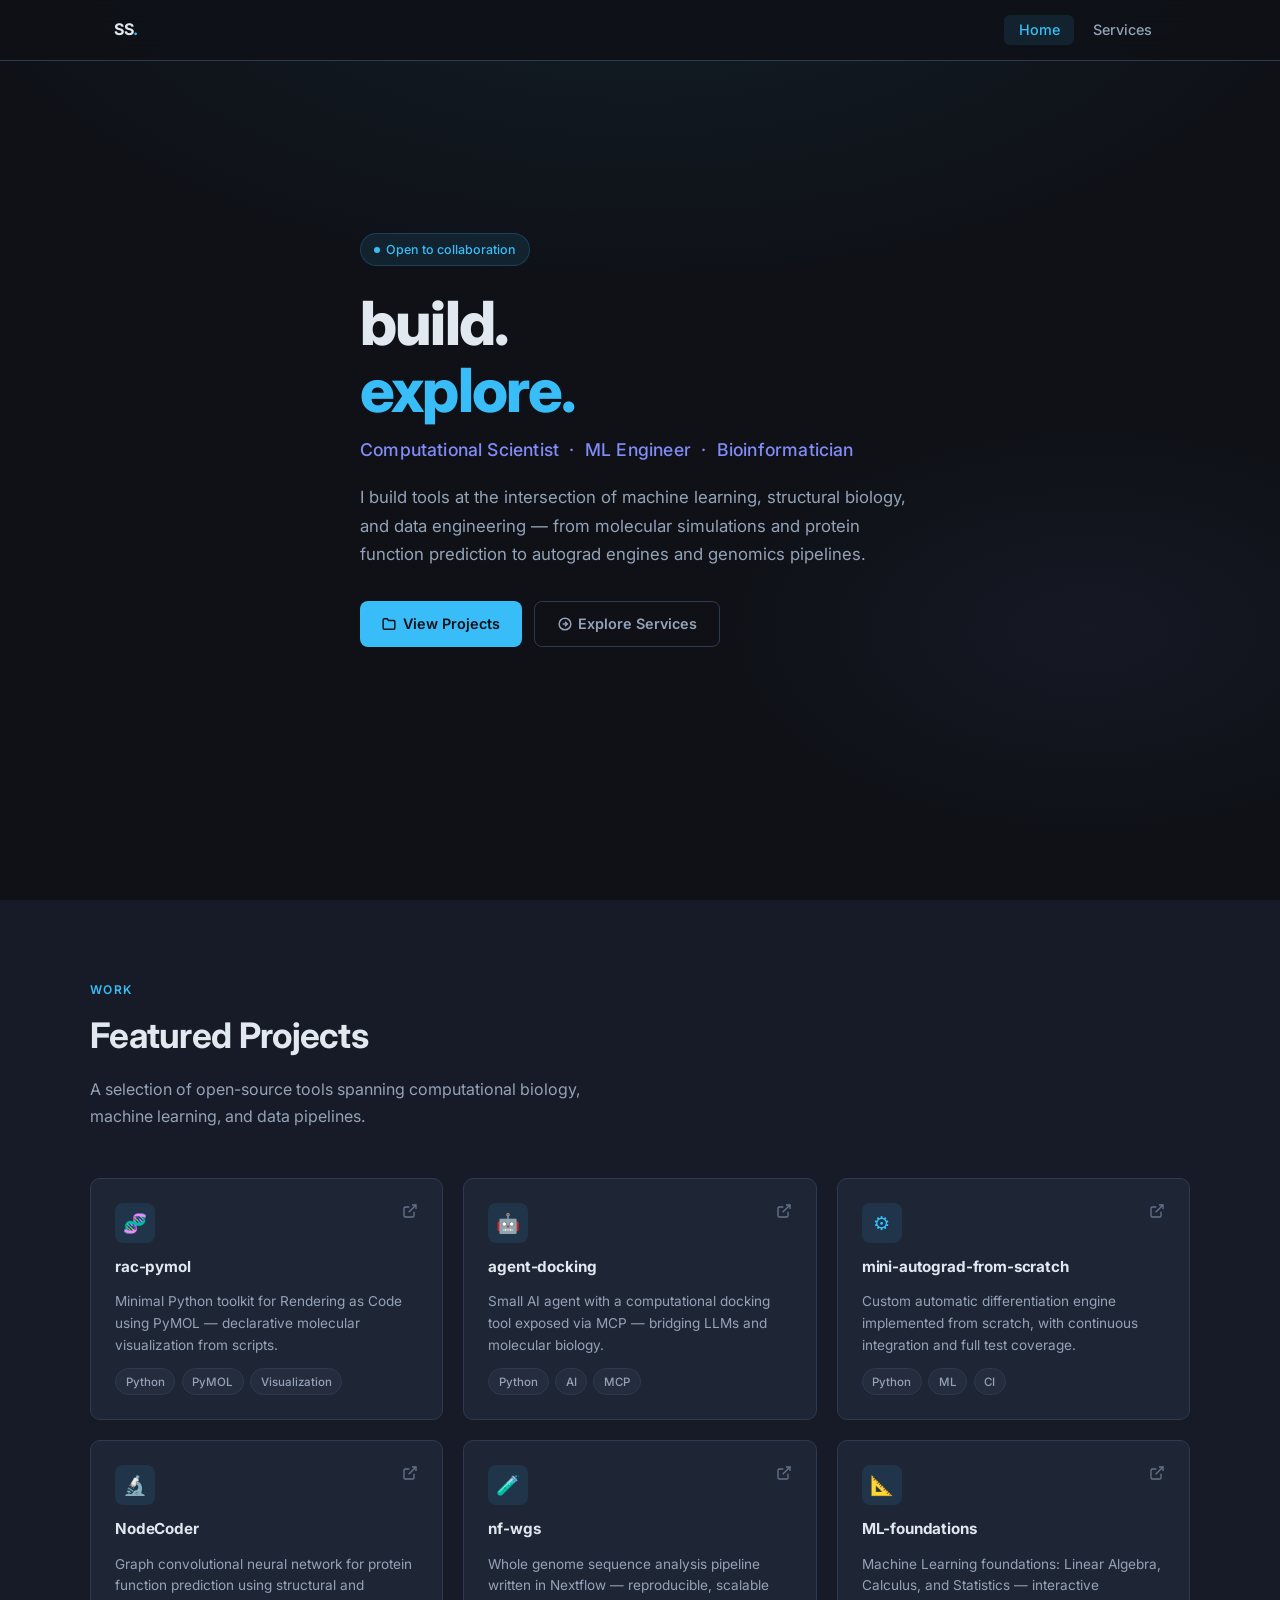
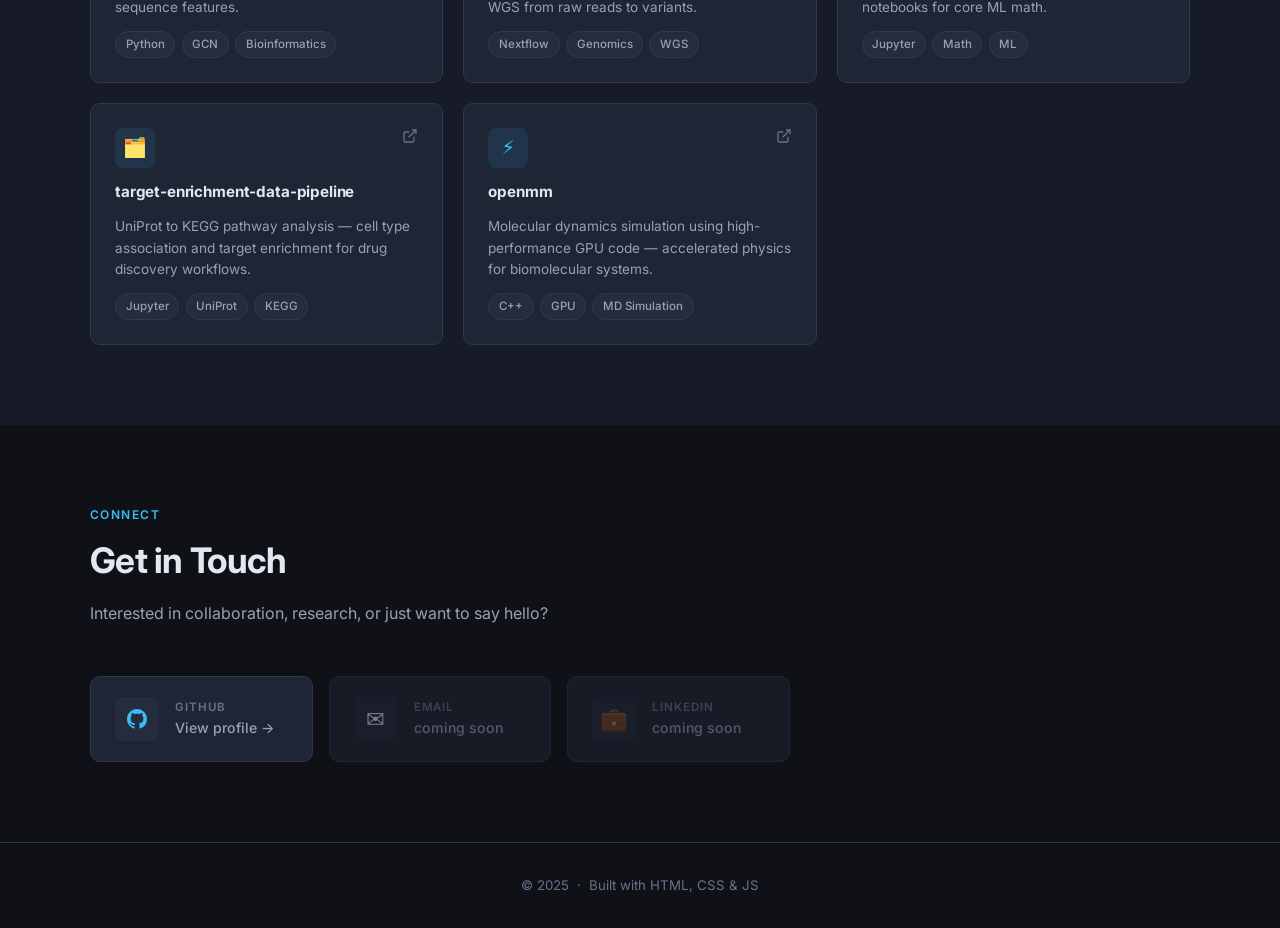
==== index.html @ 0a49446e "init" ====
<!DOCTYPE html>
<html lang="en">
<head>
  <meta charset="UTF-8" />
  <meta name="viewport" content="width=device-width, initial-scale=1.0" />
  <title>Portfolio</title>
  <link rel="preconnect" href="https://fonts.googleapis.com" />
  <link rel="preconnect" href="https://fonts.gstatic.com" crossorigin />
  <link href="https://fonts.googleapis.com/css2?family=Inter:wght@400;500;600;700;800&display=swap" rel="stylesheet" />
  <link rel="stylesheet" href="style.css" />
</head>
<body>

  <!-- Nav -->
  <nav>
    <div class="nav-inner">
      <a href="index.html" class="nav-logo">SS<span>.</span></a>
      <ul class="nav-links">
        <li><a href="index.html" class="active">Home</a></li>
        <li><a href="services.html">Services</a></li>
      </ul>
    </div>
  </nav>

  <!-- Hero -->
  <section class="hero">
    <div class="hero-inner">
      <div class="hero-badge">Open to collaboration</div>
      <h1>build.<br><span class="accent">explore.</span></h1>
      <p class="hero-title">Computational Scientist &nbsp;·&nbsp; ML Engineer &nbsp;·&nbsp; Bioinformatician</p>
      <p class="hero-bio">
        I build tools at the intersection of machine learning, structural biology, and data engineering —
        from molecular simulations and protein function prediction to autograd engines and genomics pipelines.
      </p>
      <div class="hero-actions">
        <a href="#projects" class="btn btn-primary">
          <svg width="14" height="14" viewBox="0 0 24 24" fill="none" stroke="currentColor" stroke-width="2.5"><path d="M22 19a2 2 0 0 1-2 2H4a2 2 0 0 1-2-2V5a2 2 0 0 1 2-2h5l2 3h9a2 2 0 0 1 2 2z"/></svg>
          View Projects
        </a>
        <a href="services.html" class="btn btn-outline">
          <svg width="14" height="14" viewBox="0 0 24 24" fill="none" stroke="currentColor" stroke-width="2.5"><circle cx="12" cy="12" r="10"/><polyline points="12 8 16 12 12 16"/><line x1="8" y1="12" x2="16" y2="12"/></svg>
          Explore Services
        </a>
      </div>
    </div>
  </section>

  <!-- Projects -->
  <section class="projects" id="projects">
    <div class="section-inner">
      <p class="section-label">Work</p>
      <h2 class="section-title">Featured Projects</h2>
      <p class="section-sub">A selection of open-source tools spanning computational biology, machine learning, and data pipelines.</p>

      <div class="projects-grid">

        <a href="https://github.com/ststevanovic/rac-pymol" target="_blank" rel="noopener" class="project-card">
          <div class="project-card-top">
            <div class="project-icon">🧬</div>
            <svg class="project-link-icon" width="16" height="16" viewBox="0 0 24 24" fill="none" stroke="currentColor" stroke-width="2"><path d="M18 13v6a2 2 0 0 1-2 2H5a2 2 0 0 1-2-2V8a2 2 0 0 1 2-2h6"/><polyline points="15 3 21 3 21 9"/><line x1="10" y1="14" x2="21" y2="3"/></svg>
          </div>
          <div class="project-name">rac-pymol</div>
          <div class="project-desc">Minimal Python toolkit for Rendering as Code using PyMOL — declarative molecular visualization from scripts.</div>
          <div class="project-tags">
            <span class="tag">Python</span>
            <span class="tag">PyMOL</span>
            <span class="tag">Visualization</span>
          </div>
        </a>

        <a href="https://github.com/ststevanovic/agent-docking" target="_blank" rel="noopener" class="project-card">
          <div class="project-card-top">
            <div class="project-icon">🤖</div>
            <svg class="project-link-icon" width="16" height="16" viewBox="0 0 24 24" fill="none" stroke="currentColor" stroke-width="2"><path d="M18 13v6a2 2 0 0 1-2 2H5a2 2 0 0 1-2-2V8a2 2 0 0 1 2-2h6"/><polyline points="15 3 21 3 21 9"/><line x1="10" y1="14" x2="21" y2="3"/></svg>
          </div>
          <div class="project-name">agent-docking</div>
          <div class="project-desc">Small AI agent with a computational docking tool exposed via MCP — bridging LLMs and molecular biology.</div>
          <div class="project-tags">
            <span class="tag">Python</span>
            <span class="tag">AI</span>
            <span class="tag">MCP</span>
          </div>
        </a>

        <a href="https://github.com/ststevanovic/mini-autograd-from-scrach" target="_blank" rel="noopener" class="project-card">
          <div class="project-card-top">
            <div class="project-icon">⚙️</div>
            <svg class="project-link-icon" width="16" height="16" viewBox="0 0 24 24" fill="none" stroke="currentColor" stroke-width="2"><path d="M18 13v6a2 2 0 0 1-2 2H5a2 2 0 0 1-2-2V8a2 2 0 0 1 2-2h6"/><polyline points="15 3 21 3 21 9"/><line x1="10" y1="14" x2="21" y2="3"/></svg>
          </div>
          <div class="project-name">mini-autograd-from-scratch</div>
          <div class="project-desc">Custom automatic differentiation engine implemented from scratch, with continuous integration and full test coverage.</div>
          <div class="project-tags">
            <span class="tag">Python</span>
            <span class="tag">ML</span>
            <span class="tag">CI</span>
          </div>
        </a>

        <a href="https://github.com/ststevanovic/NodeCoder" target="_blank" rel="noopener" class="project-card">
          <div class="project-card-top">
            <div class="project-icon">🔬</div>
            <svg class="project-link-icon" width="16" height="16" viewBox="0 0 24 24" fill="none" stroke="currentColor" stroke-width="2"><path d="M18 13v6a2 2 0 0 1-2 2H5a2 2 0 0 1-2-2V8a2 2 0 0 1 2-2h6"/><polyline points="15 3 21 3 21 9"/><line x1="10" y1="14" x2="21" y2="3"/></svg>
          </div>
          <div class="project-name">NodeCoder</div>
          <div class="project-desc">Graph convolutional neural network for protein function prediction using structural and sequence features.</div>
          <div class="project-tags">
            <span class="tag">Python</span>
            <span class="tag">GCN</span>
            <span class="tag">Bioinformatics</span>
          </div>
        </a>

        <a href="https://github.com/ststevanovic/nf-wgs" target="_blank" rel="noopener" class="project-card">
          <div class="project-card-top">
            <div class="project-icon">🧪</div>
            <svg class="project-link-icon" width="16" height="16" viewBox="0 0 24 24" fill="none" stroke="currentColor" stroke-width="2"><path d="M18 13v6a2 2 0 0 1-2 2H5a2 2 0 0 1-2-2V8a2 2 0 0 1 2-2h6"/><polyline points="15 3 21 3 21 9"/><line x1="10" y1="14" x2="21" y2="3"/></svg>
          </div>
          <div class="project-name">nf-wgs</div>
          <div class="project-desc">Whole genome sequence analysis pipeline written in Nextflow — reproducible, scalable WGS from raw reads to variants.</div>
          <div class="project-tags">
            <span class="tag">Nextflow</span>
            <span class="tag">Genomics</span>
            <span class="tag">WGS</span>
          </div>
        </a>

        <a href="https://github.com/ststevanovic/ML-foundations" target="_blank" rel="noopener" class="project-card">
          <div class="project-card-top">
            <div class="project-icon">📐</div>
            <svg class="project-link-icon" width="16" height="16" viewBox="0 0 24 24" fill="none" stroke="currentColor" stroke-width="2"><path d="M18 13v6a2 2 0 0 1-2 2H5a2 2 0 0 1-2-2V8a2 2 0 0 1 2-2h6"/><polyline points="15 3 21 3 21 9"/><line x1="10" y1="14" x2="21" y2="3"/></svg>
          </div>
          <div class="project-name">ML-foundations</div>
          <div class="project-desc">Machine Learning foundations: Linear Algebra, Calculus, and Statistics — interactive notebooks for core ML math.</div>
          <div class="project-tags">
            <span class="tag">Jupyter</span>
            <span class="tag">Math</span>
            <span class="tag">ML</span>
          </div>
        </a>

        <a href="https://github.com/ststevanovic/target-enrichment-data-pipeline" target="_blank" rel="noopener" class="project-card">
          <div class="project-card-top">
            <div class="project-icon">🗂️</div>
            <svg class="project-link-icon" width="16" height="16" viewBox="0 0 24 24" fill="none" stroke="currentColor" stroke-width="2"><path d="M18 13v6a2 2 0 0 1-2 2H5a2 2 0 0 1-2-2V8a2 2 0 0 1 2-2h6"/><polyline points="15 3 21 3 21 9"/><line x1="10" y1="14" x2="21" y2="3"/></svg>
          </div>
          <div class="project-name">target-enrichment-data-pipeline</div>
          <div class="project-desc">UniProt to KEGG pathway analysis — cell type association and target enrichment for drug discovery workflows.</div>
          <div class="project-tags">
            <span class="tag">Jupyter</span>
            <span class="tag">UniProt</span>
            <span class="tag">KEGG</span>
          </div>
        </a>

        <a href="https://github.com/ststevanovic/openmm" target="_blank" rel="noopener" class="project-card">
          <div class="project-card-top">
            <div class="project-icon">⚡</div>
            <svg class="project-link-icon" width="16" height="16" viewBox="0 0 24 24" fill="none" stroke="currentColor" stroke-width="2"><path d="M18 13v6a2 2 0 0 1-2 2H5a2 2 0 0 1-2-2V8a2 2 0 0 1 2-2h6"/><polyline points="15 3 21 3 21 9"/><line x1="10" y1="14" x2="21" y2="3"/></svg>
          </div>
          <div class="project-name">openmm</div>
          <div class="project-desc">Molecular dynamics simulation using high-performance GPU code — accelerated physics for biomolecular systems.</div>
          <div class="project-tags">
            <span class="tag">C++</span>
            <span class="tag">GPU</span>
            <span class="tag">MD Simulation</span>
          </div>
        </a>

      </div>
    </div>
  </section>

  <!-- Contact -->
  <section class="contact" id="contact">
    <div class="section-inner">
      <p class="section-label">Connect</p>
      <h2 class="section-title">Get in Touch</h2>
      <p class="section-sub">Interested in collaboration, research, or just want to say hello?</p>

      <div class="contact-grid">
        <a href="https://github.com/ststevanovic" target="_blank" rel="noopener" class="contact-card">
          <div class="contact-card-icon">
            <svg width="20" height="20" viewBox="0 0 24 24" fill="currentColor"><path d="M12 0C5.37 0 0 5.37 0 12c0 5.31 3.435 9.795 8.205 11.385.6.105.825-.255.825-.57 0-.285-.015-1.23-.015-2.235-3.015.555-3.795-.735-4.035-1.41-.135-.345-.72-1.41-1.23-1.695-.42-.225-1.02-.78-.015-.795.945-.015 1.62.87 1.845 1.23 1.08 1.815 2.805 1.305 3.495.99.105-.78.42-1.305.765-1.605-2.67-.3-5.46-1.335-5.46-5.925 0-1.305.465-2.385 1.23-3.225-.12-.3-.54-1.53.12-3.18 0 0 1.005-.315 3.3 1.23.96-.27 1.98-.405 3-.405s2.04.135 3 .405c2.295-1.56 3.3-1.23 3.3-1.23.66 1.65.24 2.88.12 3.18.765.84 1.23 1.905 1.23 3.225 0 4.605-2.805 5.625-5.475 5.925.435.375.81 1.095.81 2.22 0 1.605-.015 2.895-.015 3.3 0 .315.225.69.825.57A12.02 12.02 0 0 0 24 12c0-6.63-5.37-12-12-12z"/></svg>
          </div>
          <div>
            <div class="contact-card-label">GitHub</div>
            <div class="contact-card-value">View profile →</div>
          </div>
        </a>

        <div class="contact-card" style="opacity:0.5;cursor:default;">
          <div class="contact-card-icon">✉️</div>
          <div>
            <div class="contact-card-label">Email</div>
            <div class="contact-card-value">coming soon</div>
          </div>
        </div>

        <div class="contact-card" style="opacity:0.5;cursor:default;">
          <div class="contact-card-icon">💼</div>
          <div>
            <div class="contact-card-label">LinkedIn</div>
            <div class="contact-card-value">coming soon</div>
          </div>
        </div>
      </div>
    </div>
  </section>

  <footer>
    <p>© 2025 &nbsp;·&nbsp; Built with HTML, CSS &amp; JS</p>
  </footer>

</body>
</html>
---- style.css ----
/* ===== Reset & Base ===== */
*, *::before, *::after { box-sizing: border-box; margin: 0; padding: 0; }

:root {
  --bg: #0f1117;
  --bg2: #161b27;
  --bg3: #1e2535;
  --surface: #242c3d;
  --border: #2e3a52;
  --accent: #38bdf8;
  --accent2: #818cf8;
  --text: #e2e8f0;
  --text2: #94a3b8;
  --text3: #64748b;
  --radius: 10px;
  --transition: 0.25s ease;
  --font: 'Inter', system-ui, -apple-system, sans-serif;
}

html { scroll-behavior: smooth; }

body {
  font-family: var(--font);
  background: var(--bg);
  color: var(--text);
  line-height: 1.6;
  min-height: 100vh;
}

a { color: var(--accent); text-decoration: none; transition: color var(--transition); }
a:hover { color: #7dd3fc; }

/* ===== Nav ===== */
nav {
  position: fixed;
  top: 0; left: 0; right: 0;
  z-index: 100;
  background: rgba(15, 17, 23, 0.85);
  backdrop-filter: blur(12px);
  border-bottom: 1px solid var(--border);
}

.nav-inner {
  max-width: 1100px;
  margin: 0 auto;
  padding: 0 1.5rem;
  height: 60px;
  display: flex;
  align-items: center;
  justify-content: space-between;
}

.nav-logo {
  font-size: 1rem;
  font-weight: 700;
  color: var(--text);
  letter-spacing: -0.02em;
}

.nav-logo span { color: var(--accent); }

.nav-links {
  display: flex;
  gap: 0.25rem;
  list-style: none;
}

.nav-links a {
  padding: 0.4rem 0.9rem;
  border-radius: 6px;
  color: var(--text2);
  font-size: 0.9rem;
  font-weight: 500;
  transition: all var(--transition);
}

.nav-links a:hover,
.nav-links a.active {
  color: var(--text);
  background: var(--surface);
}

.nav-links a.active {
  color: var(--accent);
  background: rgba(56, 189, 248, 0.1);
}

/* ===== Hero ===== */
.hero {
  min-height: 100vh;
  display: flex;
  align-items: center;
  padding-top: 60px;
  position: relative;
  overflow: hidden;
}

.hero::before {
  content: '';
  position: absolute;
  inset: 0;
  background:
    radial-gradient(ellipse 80% 60% at 50% -10%, rgba(56, 189, 248, 0.08) 0%, transparent 70%),
    radial-gradient(ellipse 50% 40% at 85% 70%, rgba(129, 140, 248, 0.06) 0%, transparent 60%);
  pointer-events: none;
}

.hero-inner {
  max-width: 1100px;
  margin: 0 auto;
  padding: 4rem 1.5rem;
  position: relative;
}

.hero-badge {
  display: inline-flex;
  align-items: center;
  gap: 0.4rem;
  padding: 0.35rem 0.8rem;
  background: rgba(56, 189, 248, 0.1);
  border: 1px solid rgba(56, 189, 248, 0.2);
  border-radius: 100px;
  font-size: 0.78rem;
  color: var(--accent);
  font-weight: 500;
  margin-bottom: 1.5rem;
}

.hero-badge::before {
  content: '';
  width: 6px; height: 6px;
  background: var(--accent);
  border-radius: 50%;
  animation: pulse 2s infinite;
}

@keyframes pulse {
  0%, 100% { opacity: 1; }
  50% { opacity: 0.3; }
}

.hero h1 {
  font-size: clamp(2.2rem, 5vw, 3.8rem);
  font-weight: 800;
  letter-spacing: -0.03em;
  line-height: 1.1;
  margin-bottom: 0.75rem;
  color: var(--text);
}

.hero h1 .accent { color: var(--accent); }

.hero-title {
  font-size: clamp(0.95rem, 2vw, 1.1rem);
  color: var(--accent2);
  font-weight: 500;
  margin-bottom: 1.2rem;
  letter-spacing: 0.01em;
}

.hero-bio {
  font-size: 1.05rem;
  color: var(--text2);
  max-width: 560px;
  margin-bottom: 2rem;
  line-height: 1.7;
}

.hero-actions {
  display: flex;
  gap: 0.75rem;
  flex-wrap: wrap;
}

.btn {
  display: inline-flex;
  align-items: center;
  gap: 0.4rem;
  padding: 0.65rem 1.4rem;
  border-radius: 8px;
  font-size: 0.9rem;
  font-weight: 600;
  transition: all var(--transition);
  cursor: pointer;
  border: none;
}

.btn-primary {
  background: var(--accent);
  color: #0f1117;
}
.btn-primary:hover { background: #7dd3fc; color: #0f1117; transform: translateY(-1px); box-shadow: 0 4px 20px rgba(56,189,248,0.3); }

.btn-outline {
  background: transparent;
  color: var(--text2);
  border: 1px solid var(--border);
}
.btn-outline:hover { border-color: var(--accent); color: var(--accent); transform: translateY(-1px); }

/* ===== Sections ===== */
section { padding: 5rem 1.5rem; }

.section-inner { max-width: 1100px; margin: 0 auto; }

.section-label {
  font-size: 0.75rem;
  font-weight: 600;
  text-transform: uppercase;
  letter-spacing: 0.12em;
  color: var(--accent);
  margin-bottom: 0.5rem;
}

.section-title {
  font-size: clamp(1.6rem, 3vw, 2.2rem);
  font-weight: 700;
  letter-spacing: -0.02em;
  color: var(--text);
  margin-bottom: 0.75rem;
}

.section-sub {
  font-size: 1rem;
  color: var(--text2);
  max-width: 500px;
  margin-bottom: 3rem;
  line-height: 1.7;
}

/* ===== Projects Grid ===== */
.projects { background: var(--bg2); }

.projects-grid {
  display: grid;
  grid-template-columns: repeat(auto-fill, minmax(300px, 1fr));
  gap: 1.25rem;
}

.project-card {
  background: var(--bg3);
  border: 1px solid var(--border);
  border-radius: var(--radius);
  padding: 1.5rem;
  transition: all var(--transition);
  display: flex;
  flex-direction: column;
  gap: 0.75rem;
}

.project-card:hover {
  border-color: var(--accent);
  transform: translateY(-3px);
  box-shadow: 0 8px 32px rgba(0,0,0,0.3), 0 0 0 1px rgba(56,189,248,0.1);
}

.project-card-top {
  display: flex;
  align-items: flex-start;
  justify-content: space-between;
  gap: 0.5rem;
}

.project-icon {
  width: 40px; height: 40px;
  background: rgba(56, 189, 248, 0.1);
  border-radius: 8px;
  display: flex;
  align-items: center;
  justify-content: center;
  font-size: 1.2rem;
  flex-shrink: 0;
}

.project-link-icon {
  color: var(--text3);
  transition: color var(--transition);
}
.project-card:hover .project-link-icon { color: var(--accent); }

.project-name {
  font-size: 0.95rem;
  font-weight: 700;
  color: var(--text);
  letter-spacing: -0.01em;
}

.project-desc {
  font-size: 0.85rem;
  color: var(--text2);
  line-height: 1.6;
  flex-grow: 1;
}

.project-tags {
  display: flex;
  gap: 0.4rem;
  flex-wrap: wrap;
  margin-top: auto;
}

.tag {
  padding: 0.2rem 0.6rem;
  background: var(--surface);
  border: 1px solid var(--border);
  border-radius: 100px;
  font-size: 0.72rem;
  color: var(--text2);
  font-weight: 500;
}

/* ===== Contact ===== */
.contact { background: var(--bg); }

.contact-grid {
  display: grid;
  grid-template-columns: repeat(auto-fit, minmax(220px, 1fr));
  gap: 1rem;
  max-width: 700px;
}

.contact-card {
  background: var(--bg3);
  border: 1px solid var(--border);
  border-radius: var(--radius);
  padding: 1.25rem 1.5rem;
  display: flex;
  align-items: center;
  gap: 1rem;
  transition: all var(--transition);
}

.contact-card:hover {
  border-color: var(--accent);
  transform: translateY(-2px);
}

.contact-card-icon {
  font-size: 1.4rem;
  width: 44px; height: 44px;
  background: var(--surface);
  border-radius: 8px;
  display: flex; align-items: center; justify-content: center;
  flex-shrink: 0;
}

.contact-card-label {
  font-size: 0.72rem;
  color: var(--text3);
  text-transform: uppercase;
  letter-spacing: 0.08em;
  font-weight: 600;
}

.contact-card-value {
  font-size: 0.88rem;
  color: var(--text2);
  font-weight: 500;
}

/* ===== Footer ===== */
footer {
  border-top: 1px solid var(--border);
  padding: 2rem 1.5rem;
  text-align: center;
  color: var(--text3);
  font-size: 0.83rem;
}

/* ===== SERVICES PAGE ===== */
.slides-wrapper {
  position: fixed;
  inset: 0;
  padding-top: 60px;
  overflow: hidden;
}

.slides-container {
  position: relative;
  width: 100%;
  height: 100%;
}

.slide {
  position: absolute;
  inset: 0;
  display: flex;
  align-items: center;
  justify-content: center;
  padding: 2rem 1.5rem;
  opacity: 0;
  transform: translateY(40px);
  pointer-events: none;
  transition: opacity 0.5s ease, transform 0.5s ease;
}

.slide.active {
  opacity: 1;
  transform: translateY(0);
  pointer-events: auto;
}

.slide.exit-up {
  opacity: 0;
  transform: translateY(-40px);
}

.slide.exit-down {
  opacity: 0;
  transform: translateY(40px);
}

.slide-bg {
  position: absolute;
  inset: 0;
  background:
    radial-gradient(ellipse 60% 50% at 70% 50%, rgba(56, 189, 248, 0.05) 0%, transparent 70%),
    radial-gradient(ellipse 40% 30% at 20% 80%, rgba(129, 140, 248, 0.05) 0%, transparent 60%);
  pointer-events: none;
}

.slide-content {
  position: relative;
  max-width: 760px;
  width: 100%;
}

.slide-number {
  font-size: 0.75rem;
  color: var(--text3);
  font-weight: 600;
  letter-spacing: 0.1em;
  text-transform: uppercase;
  margin-bottom: 1.25rem;
}

.slide-number span { color: var(--accent); }

.slide-tags {
  display: flex;
  gap: 0.4rem;
  flex-wrap: wrap;
  margin-bottom: 1.5rem;
}

.slide h2 {
  font-size: clamp(1.7rem, 4vw, 2.8rem);
  font-weight: 800;
  letter-spacing: -0.03em;
  color: var(--text);
  line-height: 1.15;
  margin-bottom: 1.25rem;
}

.slide-theory {
  font-size: 1rem;
  color: var(--text2);
  line-height: 1.8;
  max-width: 600px;
  margin-bottom: 2rem;
}

.slide-actions {
  display: flex;
  gap: 0.75rem;
  flex-wrap: wrap;
}

/* ===== Nav Controls (slides) ===== */
.slide-controls {
  position: fixed;
  bottom: 2rem;
  left: 50%;
  transform: translateX(-50%);
  display: flex;
  align-items: center;
  gap: 1rem;
  z-index: 50;
}

.slide-dots {
  display: flex;
  gap: 0.5rem;
}

.dot {
  width: 8px; height: 8px;
  border-radius: 50%;
  background: var(--border);
  cursor: pointer;
  transition: all var(--transition);
  border: none;
  padding: 0;
}

.dot.active {
  background: var(--accent);
  width: 24px;
  border-radius: 4px;
}

.slide-arrow {
  width: 40px; height: 40px;
  border-radius: 50%;
  background: var(--surface);
  border: 1px solid var(--border);
  color: var(--text2);
  cursor: pointer;
  display: flex; align-items: center; justify-content: center;
  transition: all var(--transition);
  font-size: 1rem;
}

.slide-arrow:hover:not(:disabled) {
  border-color: var(--accent);
  color: var(--accent);
}

.slide-arrow:disabled {
  opacity: 0.3;
  cursor: default;
}

/* ===== Keyboard hint ===== */
.key-hint {
  position: fixed;
  bottom: 2rem;
  right: 2rem;
  font-size: 0.72rem;
  color: var(--text3);
  display: flex;
  align-items: center;
  gap: 0.3rem;
}

.key {
  padding: 0.1rem 0.4rem;
  background: var(--surface);
  border: 1px solid var(--border);
  border-radius: 4px;
  font-size: 0.68rem;
}

/* ===== Slide abstract layout ===== */
.slide-content {
  max-width: 1000px;
}

.slide-meta {
  display: flex;
  align-items: center;
  gap: 1rem;
  flex-wrap: wrap;
  margin-bottom: 1.5rem;
}

.slide-meta .slide-number {
  margin-bottom: 0;
  white-space: nowrap;
}

.slide-meta .slide-tags {
  margin-bottom: 0;
}

.slide-body {
  display: grid;
  grid-template-columns: 1fr 1fr;
  gap: 3.5rem;
  align-items: center;
}

.slide-text h2 {
  font-size: clamp(1.3rem, 2.5vw, 1.85rem);
  font-weight: 800;
  letter-spacing: -0.03em;
  color: var(--text);
  line-height: 1.2;
  margin-bottom: 0.9rem;
}

.slide-abstract {
  font-size: 0.9rem;
  color: var(--text2);
  line-height: 1.8;
  margin-bottom: 1.25rem;
}

.slide-output {
  background: var(--bg);
  border: 1px solid var(--border);
  border-left: 3px solid var(--accent);
  border-radius: 8px;
  padding: 0.7rem 1rem;
  font-family: 'JetBrains Mono', 'Fira Code', 'Menlo', monospace;
  font-size: 0.72rem;
  color: var(--text2);
  line-height: 1.65;
  margin-bottom: 1.25rem;
  overflow: hidden;
  white-space: pre;
}

.slide-cta {
  font-size: 0.85rem;
  padding: 0.55rem 1.1rem;
}

.slide-visual {
  display: flex;
  align-items: center;
  justify-content: center;
  opacity: 0.9;
}

.slide-visual svg {
  width: 100%;
  max-width: 280px;
  height: auto;
  filter: drop-shadow(0 0 20px rgba(56,189,248,0.06));
}

/* ===== Responsive ===== */
@media (max-width: 640px) {
  .slide-body {
    grid-template-columns: 1fr;
    gap: 1.5rem;
  }
  .slide-visual { display: none; }
  .slide-meta { gap: 0.5rem; }

  .nav-logo { font-size: 0.9rem; }
  .hero-actions { flex-direction: column; }
  .btn { justify-content: center; }
  .key-hint { display: none; }
  section { padding: 3.5rem 1rem; }
  .slide { padding: 1.5rem 1rem; }
  .slide-controls { bottom: 1.25rem; }
}
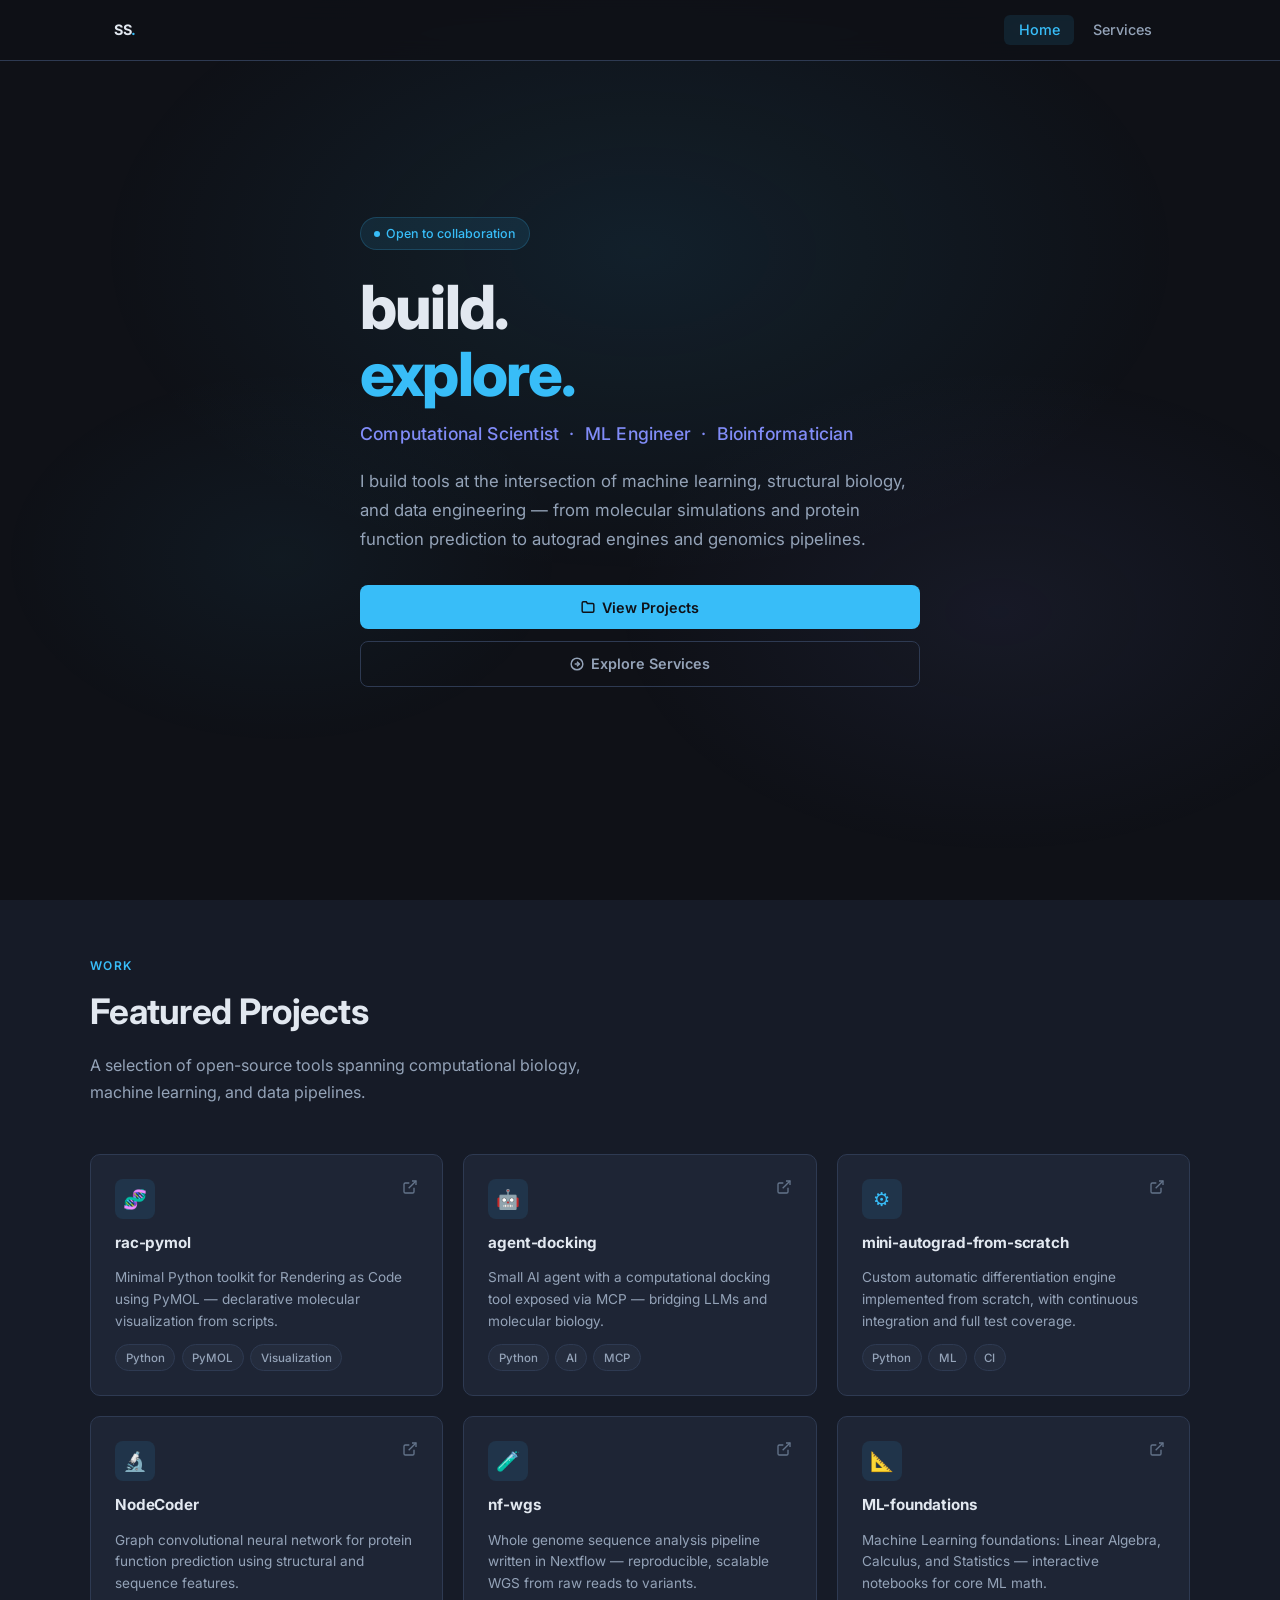
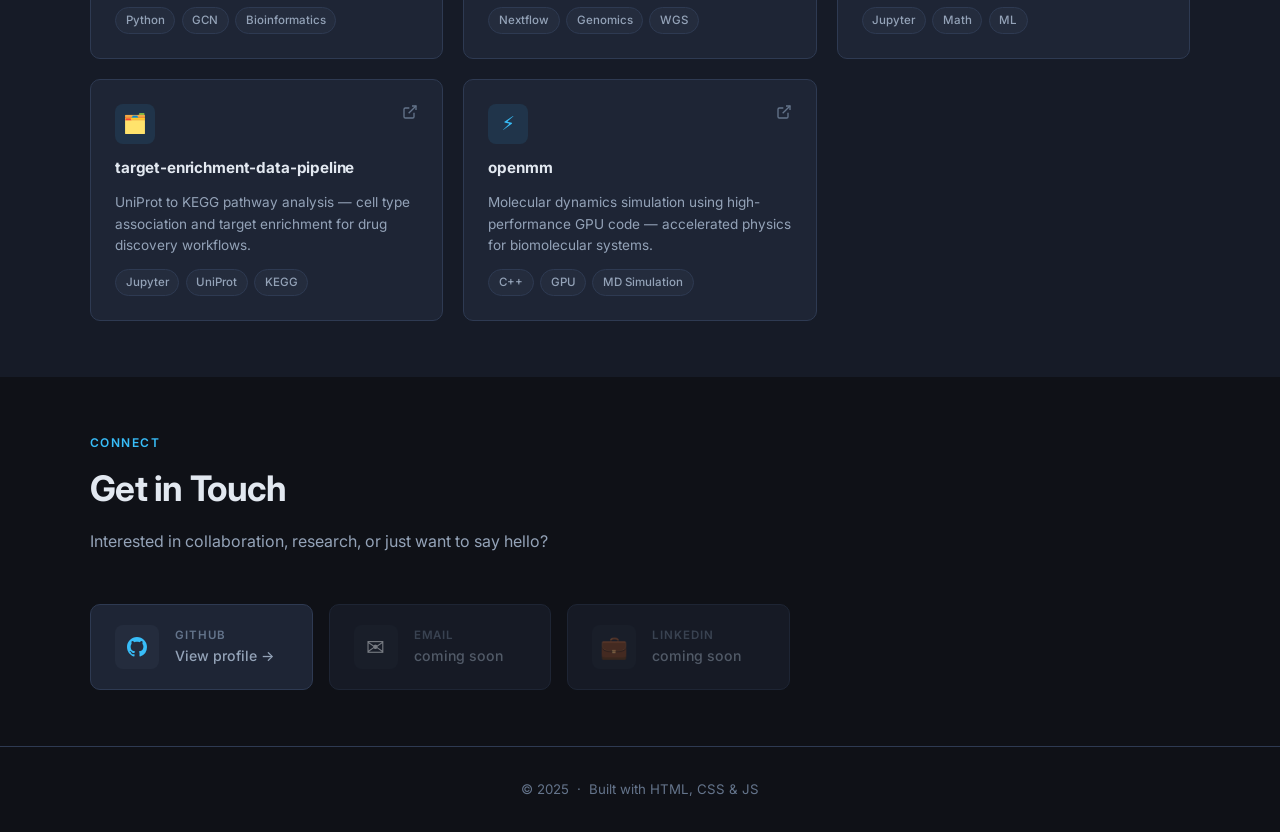
==== commit ac986509: "add mouse-driven parallax gradient background" ====
--- a/index.html
+++ b/index.html
@@ -10,8 +10,7 @@
   <link rel="stylesheet" href="style.css" />
 </head>
 <body>
-
-  <!-- Nav -->
+  <div class="parallax-bg" aria-hidden="true"></div>
   <nav>
     <div class="nav-inner">
       <a href="index.html" class="nav-logo">SS<span>.</span></a>
--- a/style.css
+++ b/style.css
@@ -99,9 +99,6 @@
   content: '';
   position: absolute;
   inset: 0;
-  background:
-    radial-gradient(ellipse 80% 60% at 50% -10%, rgba(56, 189, 248, 0.08) 0%, transparent 70%),
-    radial-gradient(ellipse 50% 40% at 85% 70%, rgba(129, 140, 248, 0.06) 0%, transparent 60%);
   pointer-events: none;
 }
 
@@ -620,8 +617,19 @@
   filter: drop-shadow(0 0 20px rgba(56,189,248,0.06));
 }
 
+/* ===== Parallax background ===== */
+.parallax-bg {
+  position: fixed;
+  inset: 0;
+  pointer-events: none;
+  z-index: 0;
+  background:
+    radial-gradient(ellipse 65% 55% at var(--p1x, 50%) var(--p1y, 28%), rgba(56, 189, 248, 0.09) 0%, transparent 65%),
+    radial-gradient(ellipse 50% 45% at var(--p2x, 78%) var(--p2y, 68%), rgba(129, 140, 248, 0.07) 0%, transparent 60%),
+    radial-gradient(ellipse 40% 38% at var(--p3x, 22%) var(--p3y, 62%), rgba(56, 189, 248, 0.05) 0%, transparent 55%);
+}
+
 /* ===== Responsive ===== */
-@media (max-width: 640px) {
   .slide-body {
     grid-template-columns: 1fr;
     gap: 1.5rem;
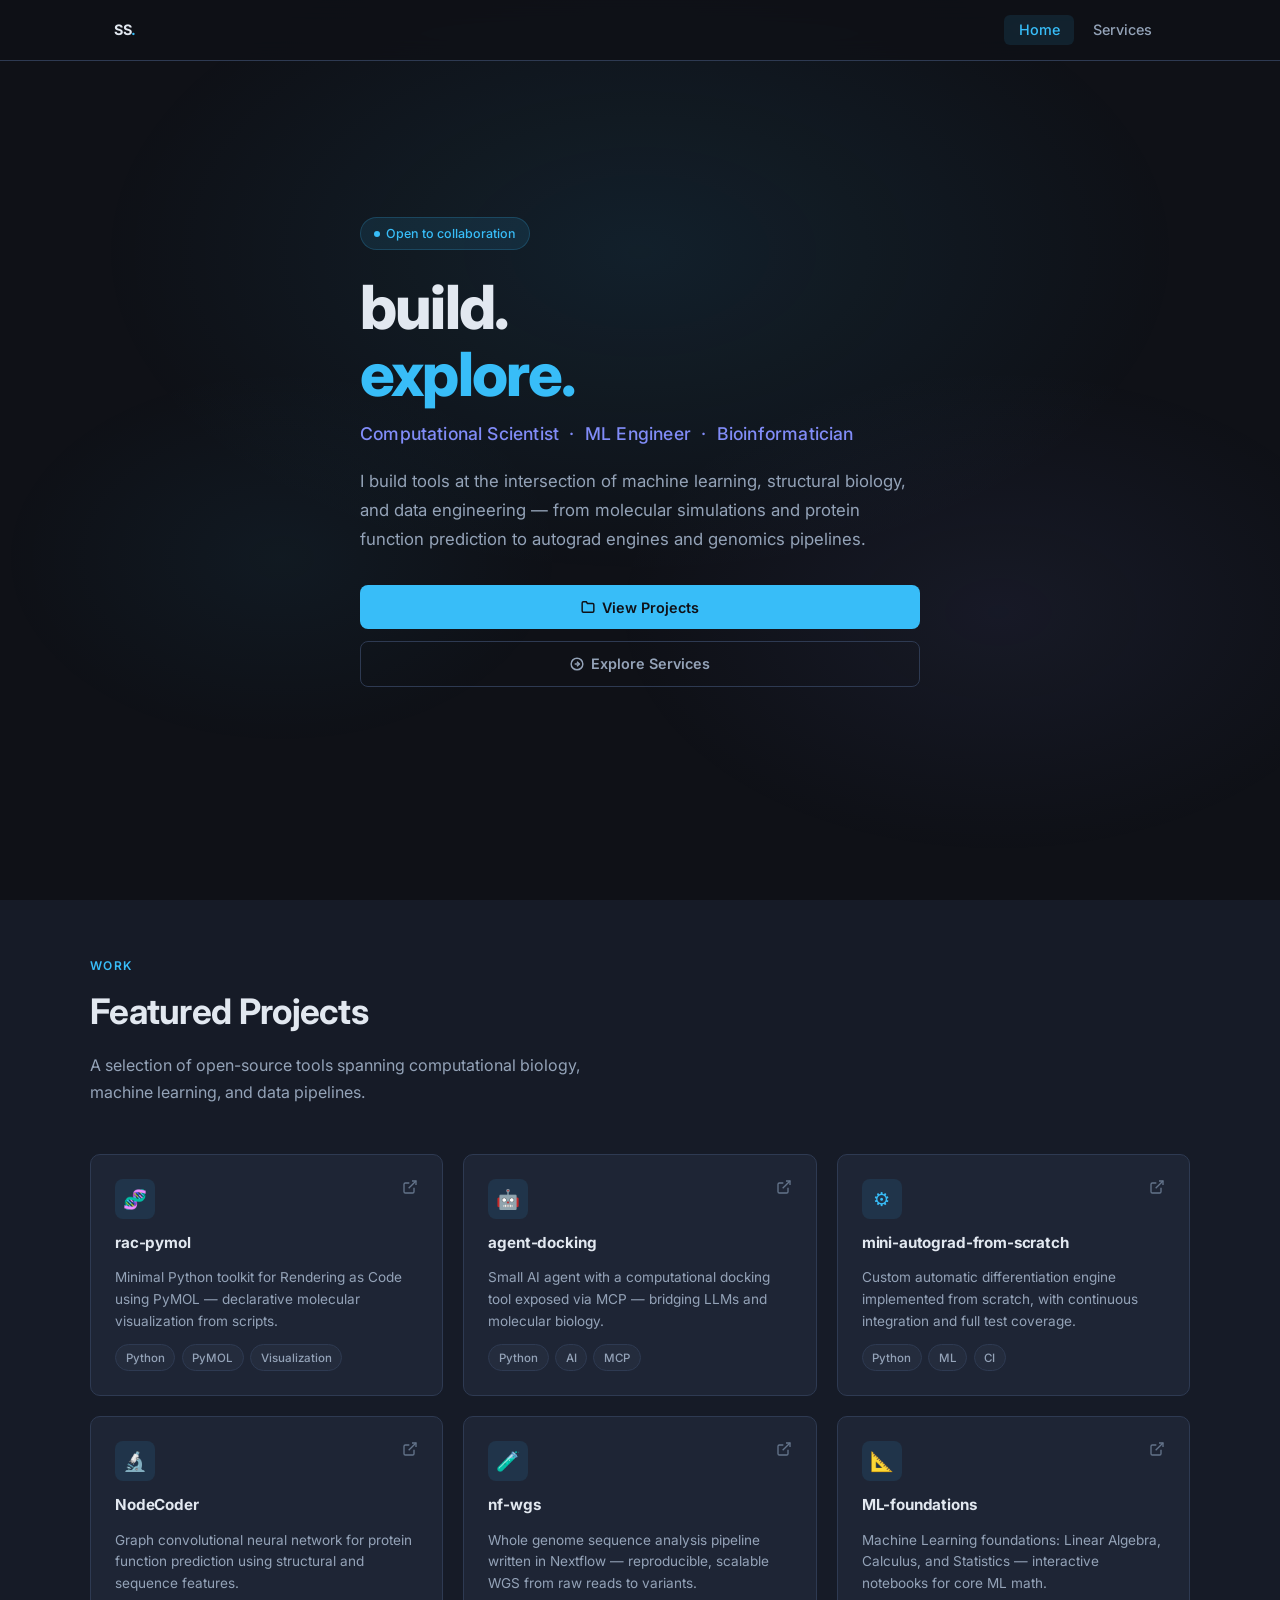
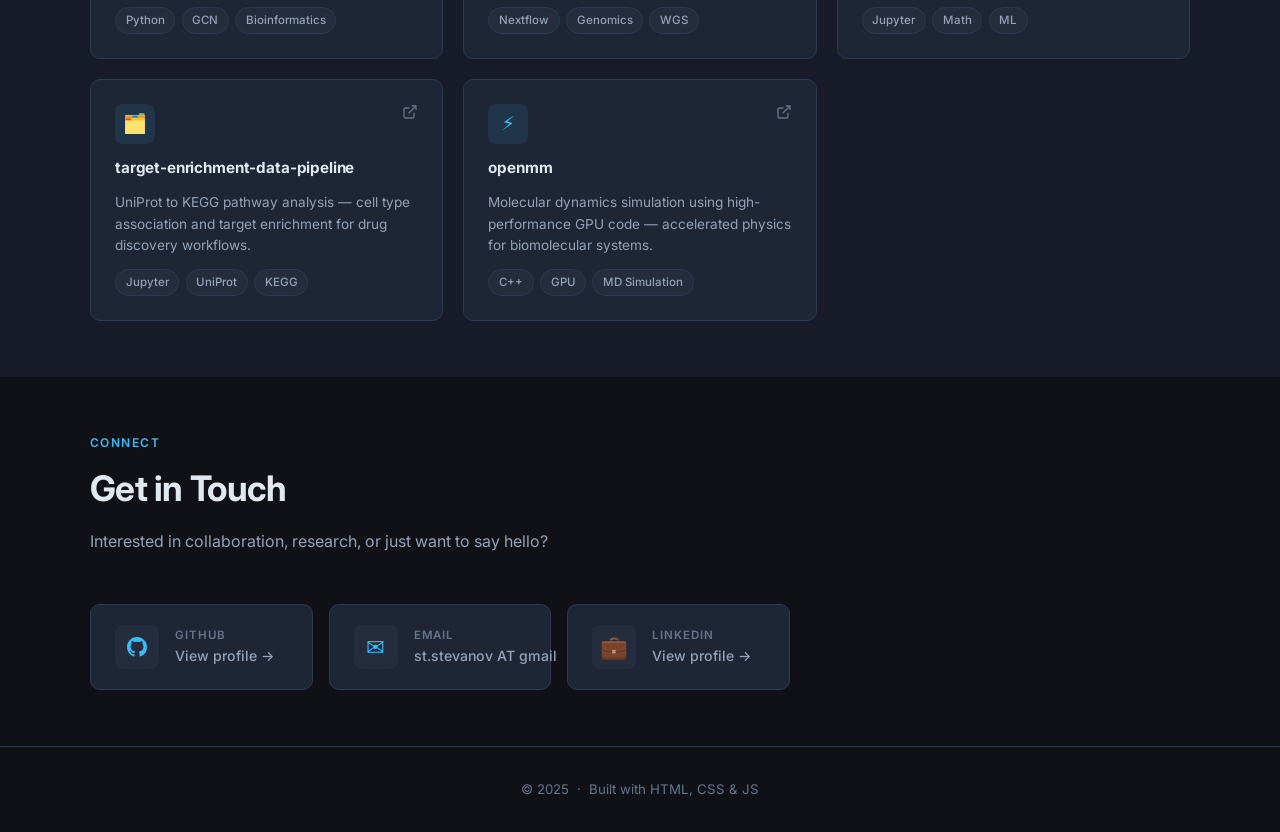
==== commit 38ff4489: "add email and linkedin contact links" ====
--- a/index.html
+++ b/index.html
@@ -187,21 +187,21 @@
           </div>
         </a>
 
-        <div class="contact-card" style="opacity:0.5;cursor:default;">
+        <a href="mailto:st.stevanov@gmail.com" class="contact-card">
           <div class="contact-card-icon">✉️</div>
           <div>
             <div class="contact-card-label">Email</div>
-            <div class="contact-card-value">coming soon</div>
-          </div>
-        </div>
-
-        <div class="contact-card" style="opacity:0.5;cursor:default;">
+            <div class="contact-card-value">st.stevanov AT gmail</div>
+          </div>
+        </a>
+
+        <a href="https://linkedin.com/in/strahinjastevanovic" target="_blank" rel="noopener" class="contact-card">
           <div class="contact-card-icon">💼</div>
           <div>
             <div class="contact-card-label">LinkedIn</div>
-            <div class="contact-card-value">coming soon</div>
-          </div>
-        </div>
+            <div class="contact-card-value">View profile →</div>
+          </div>
+        </a>
       </div>
     </div>
   </section>
--- a/style.css
+++ b/style.css
@@ -353,6 +353,9 @@
   font-size: 0.88rem;
   color: var(--text2);
   font-weight: 500;
+  overflow: hidden;
+  text-overflow: ellipsis;
+  white-space: nowrap;
 }
 
 /* ===== Footer ===== */
@@ -367,8 +370,10 @@
 /* ===== SERVICES PAGE ===== */
 .slides-wrapper {
   position: fixed;
-  inset: 0;
-  padding-top: 60px;
+  top: 60px;
+  left: 0;
+  right: 0;
+  bottom: 0;
   overflow: hidden;
 }
 
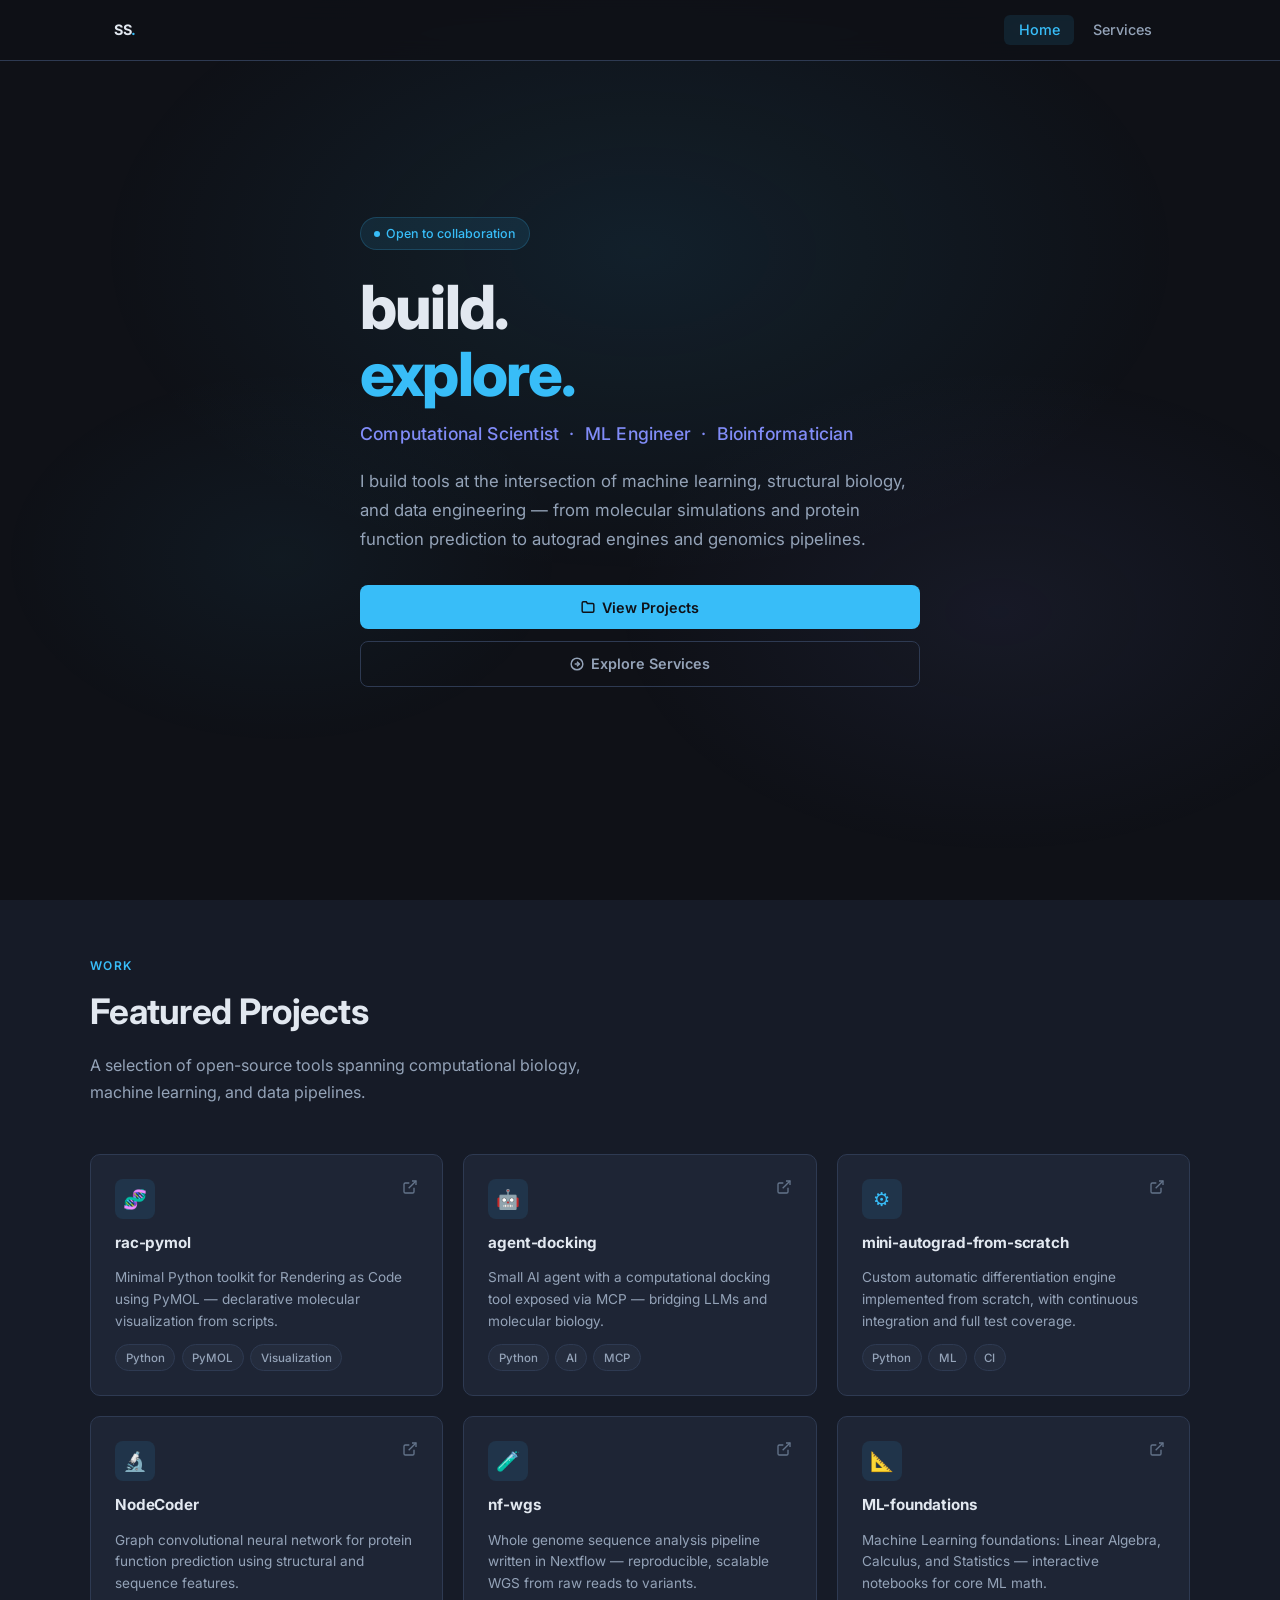
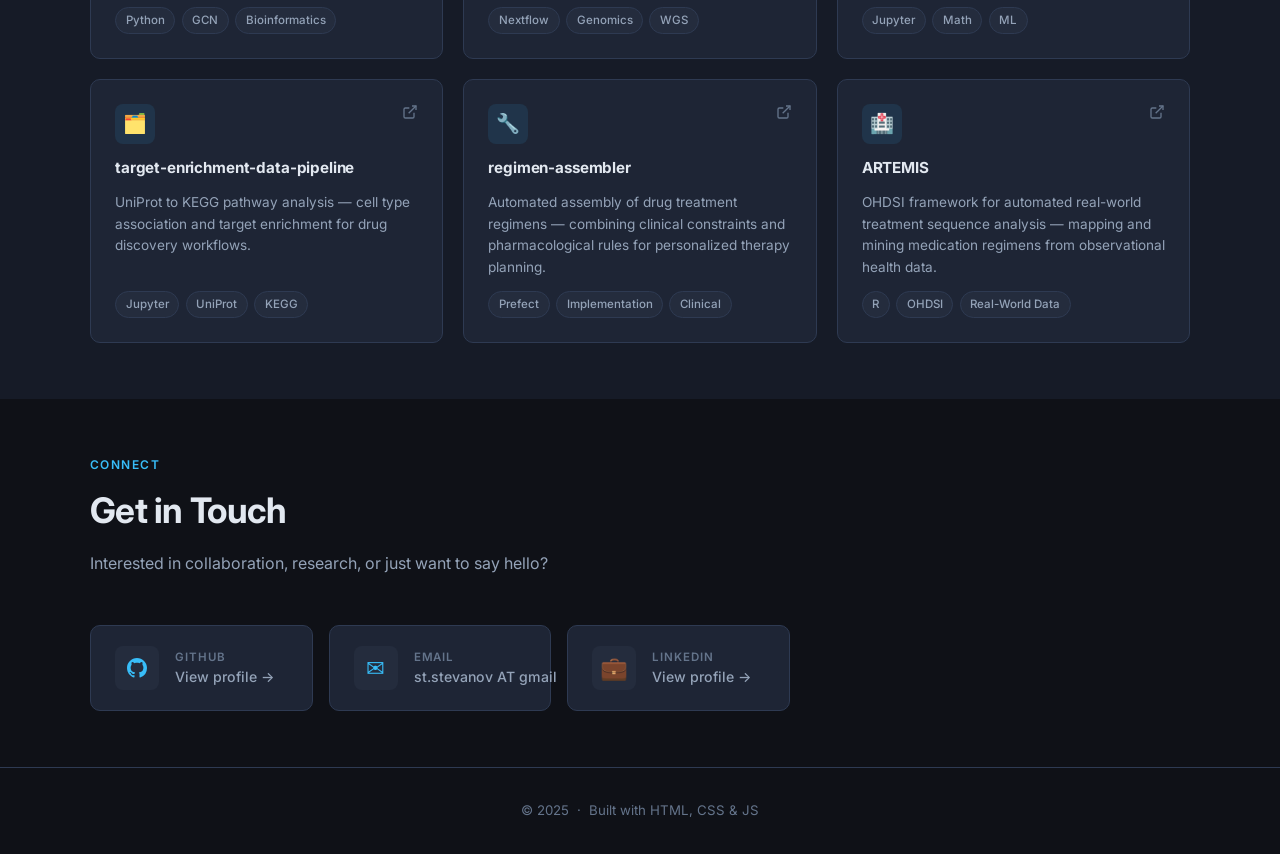
==== commit 5c1ef75e: "Replace featured. Co-authored-by: Copilot <223556219+Copilot@users.noreply.github.com>" ====
--- a/index.html
+++ b/index.html
@@ -151,17 +151,31 @@
           </div>
         </a>
 
-        <a href="https://github.com/ststevanovic/openmm" target="_blank" rel="noopener" class="project-card">
-          <div class="project-card-top">
-            <div class="project-icon">⚡</div>
-            <svg class="project-link-icon" width="16" height="16" viewBox="0 0 24 24" fill="none" stroke="currentColor" stroke-width="2"><path d="M18 13v6a2 2 0 0 1-2 2H5a2 2 0 0 1-2-2V8a2 2 0 0 1 2-2h6"/><polyline points="15 3 21 3 21 9"/><line x1="10" y1="14" x2="21" y2="3"/></svg>
-          </div>
-          <div class="project-name">openmm</div>
-          <div class="project-desc">Molecular dynamics simulation using high-performance GPU code — accelerated physics for biomolecular systems.</div>
-          <div class="project-tags">
-            <span class="tag">C++</span>
-            <span class="tag">GPU</span>
-            <span class="tag">MD Simulation</span>
+        <a href="https://github.com/ststevanovic/regimen-assembler" target="_blank" rel="noopener" class="project-card">
+          <div class="project-card-top">
+            <div class="project-icon">🔧</div>
+            <svg class="project-link-icon" width="16" height="16" viewBox="0 0 24 24" fill="none" stroke="currentColor" stroke-width="2"><path d="M18 13v6a2 2 0 0 1-2 2H5a2 2 0 0 1-2-2V8a2 2 0 0 1 2-2h6"/><polyline points="15 3 21 3 21 9"/><line x1="10" y1="14" x2="21" y2="3"/></svg>
+          </div>
+          <div class="project-name">regimen-assembler</div>
+          <div class="project-desc">Automated assembly of drug treatment regimens — combining clinical constraints and pharmacological rules for personalized therapy planning.</div>
+          <div class="project-tags">
+            <span class="tag">Prefect</span>
+            <span class="tag">Implementation</span>
+            <span class="tag">Clinical</span>
+          </div>
+        </a>
+
+        <a href="https://github.com/OHDSI/ARTEMIS" target="_blank" rel="noopener" class="project-card">
+          <div class="project-card-top">
+            <div class="project-icon">🏥</div>
+            <svg class="project-link-icon" width="16" height="16" viewBox="0 0 24 24" fill="none" stroke="currentColor" stroke-width="2"><path d="M18 13v6a2 2 0 0 1-2 2H5a2 2 0 0 1-2-2V8a2 2 0 0 1 2-2h6"/><polyline points="15 3 21 3 21 9"/><line x1="10" y1="14" x2="21" y2="3"/></svg>
+          </div>
+          <div class="project-name">ARTEMIS</div>
+          <div class="project-desc">OHDSI framework for automated real-world treatment sequence analysis — mapping and mining medication regimens from observational health data.</div>
+          <div class="project-tags">
+            <span class="tag">R</span>
+            <span class="tag">OHDSI</span>
+            <span class="tag">Real-World Data</span>
           </div>
         </a>
 
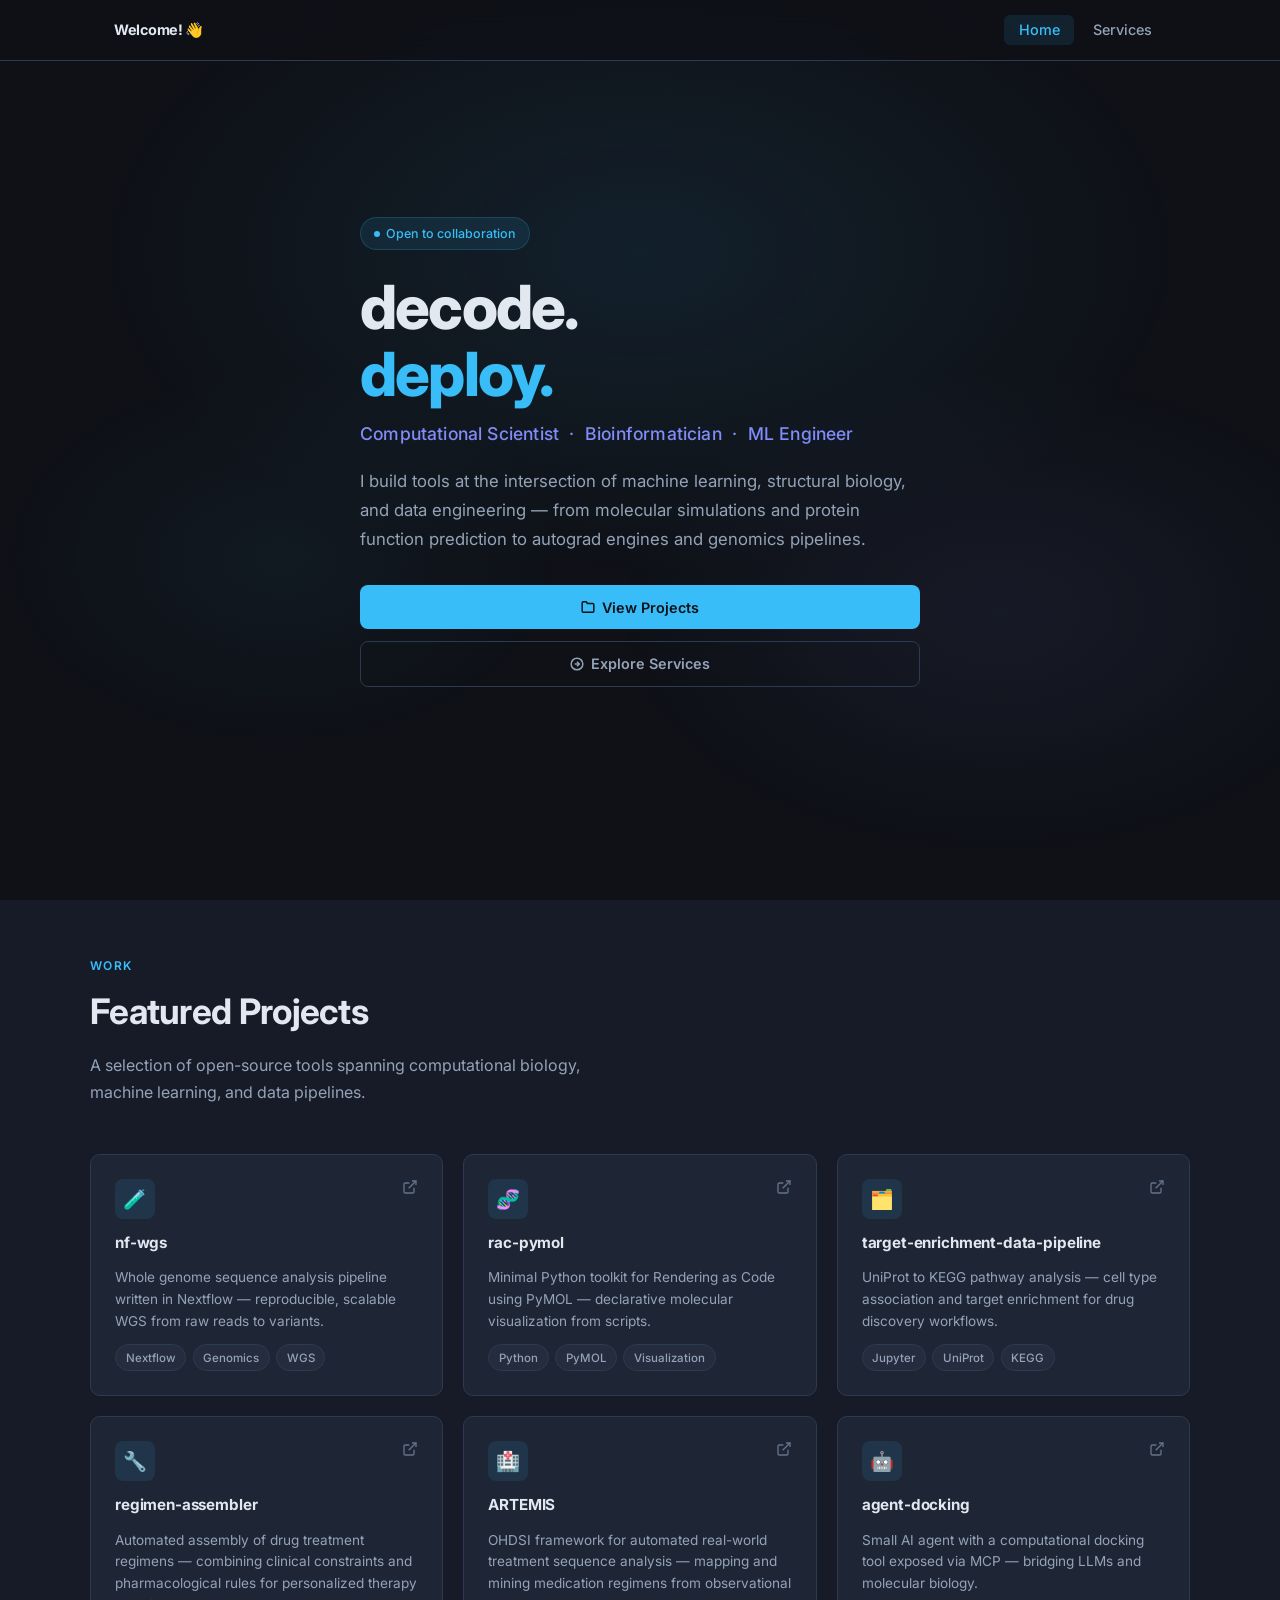
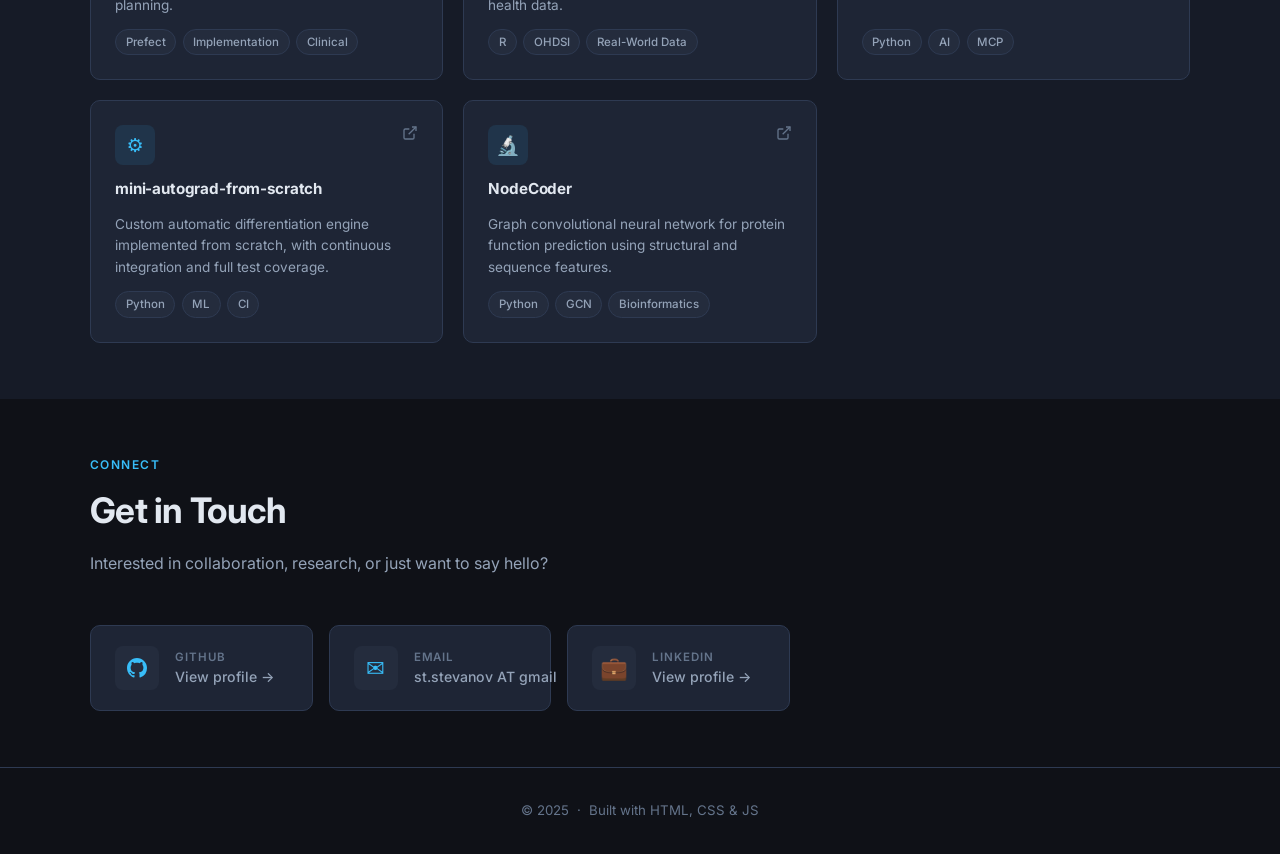
==== commit 7bfb6631: "Update hero title, reorder and trim featured projects. Co-authored-by: Copilot <223556219+Copilot@us" ====
--- a/index.html
+++ b/index.html
@@ -13,7 +13,7 @@
   <div class="parallax-bg" aria-hidden="true"></div>
   <nav>
     <div class="nav-inner">
-      <a href="index.html" class="nav-logo">SS<span>.</span></a>
+      <a href="index.html" class="nav-logo">Welcome! 👋</a>
       <ul class="nav-links">
         <li><a href="index.html" class="active">Home</a></li>
         <li><a href="services.html">Services</a></li>
@@ -25,8 +25,8 @@
   <section class="hero">
     <div class="hero-inner">
       <div class="hero-badge">Open to collaboration</div>
-      <h1>build.<br><span class="accent">explore.</span></h1>
-      <p class="hero-title">Computational Scientist &nbsp;·&nbsp; ML Engineer &nbsp;·&nbsp; Bioinformatician</p>
+      <h1>decode.<br><span class="accent">deploy.</span></h1>
+      <p class="hero-title">Computational Scientist &nbsp;·&nbsp; Bioinformatician &nbsp;·&nbsp; ML Engineer</p>
       <p class="hero-bio">
         I build tools at the intersection of machine learning, structural biology, and data engineering —
         from molecular simulations and protein function prediction to autograd engines and genomics pipelines.
@@ -53,62 +53,6 @@
 
       <div class="projects-grid">
 
-        <a href="https://github.com/ststevanovic/rac-pymol" target="_blank" rel="noopener" class="project-card">
-          <div class="project-card-top">
-            <div class="project-icon">🧬</div>
-            <svg class="project-link-icon" width="16" height="16" viewBox="0 0 24 24" fill="none" stroke="currentColor" stroke-width="2"><path d="M18 13v6a2 2 0 0 1-2 2H5a2 2 0 0 1-2-2V8a2 2 0 0 1 2-2h6"/><polyline points="15 3 21 3 21 9"/><line x1="10" y1="14" x2="21" y2="3"/></svg>
-          </div>
-          <div class="project-name">rac-pymol</div>
-          <div class="project-desc">Minimal Python toolkit for Rendering as Code using PyMOL — declarative molecular visualization from scripts.</div>
-          <div class="project-tags">
-            <span class="tag">Python</span>
-            <span class="tag">PyMOL</span>
-            <span class="tag">Visualization</span>
-          </div>
-        </a>
-
-        <a href="https://github.com/ststevanovic/agent-docking" target="_blank" rel="noopener" class="project-card">
-          <div class="project-card-top">
-            <div class="project-icon">🤖</div>
-            <svg class="project-link-icon" width="16" height="16" viewBox="0 0 24 24" fill="none" stroke="currentColor" stroke-width="2"><path d="M18 13v6a2 2 0 0 1-2 2H5a2 2 0 0 1-2-2V8a2 2 0 0 1 2-2h6"/><polyline points="15 3 21 3 21 9"/><line x1="10" y1="14" x2="21" y2="3"/></svg>
-          </div>
-          <div class="project-name">agent-docking</div>
-          <div class="project-desc">Small AI agent with a computational docking tool exposed via MCP — bridging LLMs and molecular biology.</div>
-          <div class="project-tags">
-            <span class="tag">Python</span>
-            <span class="tag">AI</span>
-            <span class="tag">MCP</span>
-          </div>
-        </a>
-
-        <a href="https://github.com/ststevanovic/mini-autograd-from-scrach" target="_blank" rel="noopener" class="project-card">
-          <div class="project-card-top">
-            <div class="project-icon">⚙️</div>
-            <svg class="project-link-icon" width="16" height="16" viewBox="0 0 24 24" fill="none" stroke="currentColor" stroke-width="2"><path d="M18 13v6a2 2 0 0 1-2 2H5a2 2 0 0 1-2-2V8a2 2 0 0 1 2-2h6"/><polyline points="15 3 21 3 21 9"/><line x1="10" y1="14" x2="21" y2="3"/></svg>
-          </div>
-          <div class="project-name">mini-autograd-from-scratch</div>
-          <div class="project-desc">Custom automatic differentiation engine implemented from scratch, with continuous integration and full test coverage.</div>
-          <div class="project-tags">
-            <span class="tag">Python</span>
-            <span class="tag">ML</span>
-            <span class="tag">CI</span>
-          </div>
-        </a>
-
-        <a href="https://github.com/ststevanovic/NodeCoder" target="_blank" rel="noopener" class="project-card">
-          <div class="project-card-top">
-            <div class="project-icon">🔬</div>
-            <svg class="project-link-icon" width="16" height="16" viewBox="0 0 24 24" fill="none" stroke="currentColor" stroke-width="2"><path d="M18 13v6a2 2 0 0 1-2 2H5a2 2 0 0 1-2-2V8a2 2 0 0 1 2-2h6"/><polyline points="15 3 21 3 21 9"/><line x1="10" y1="14" x2="21" y2="3"/></svg>
-          </div>
-          <div class="project-name">NodeCoder</div>
-          <div class="project-desc">Graph convolutional neural network for protein function prediction using structural and sequence features.</div>
-          <div class="project-tags">
-            <span class="tag">Python</span>
-            <span class="tag">GCN</span>
-            <span class="tag">Bioinformatics</span>
-          </div>
-        </a>
-
         <a href="https://github.com/ststevanovic/nf-wgs" target="_blank" rel="noopener" class="project-card">
           <div class="project-card-top">
             <div class="project-icon">🧪</div>
@@ -123,17 +67,17 @@
           </div>
         </a>
 
-        <a href="https://github.com/ststevanovic/ML-foundations" target="_blank" rel="noopener" class="project-card">
-          <div class="project-card-top">
-            <div class="project-icon">📐</div>
-            <svg class="project-link-icon" width="16" height="16" viewBox="0 0 24 24" fill="none" stroke="currentColor" stroke-width="2"><path d="M18 13v6a2 2 0 0 1-2 2H5a2 2 0 0 1-2-2V8a2 2 0 0 1 2-2h6"/><polyline points="15 3 21 3 21 9"/><line x1="10" y1="14" x2="21" y2="3"/></svg>
-          </div>
-          <div class="project-name">ML-foundations</div>
-          <div class="project-desc">Machine Learning foundations: Linear Algebra, Calculus, and Statistics — interactive notebooks for core ML math.</div>
-          <div class="project-tags">
-            <span class="tag">Jupyter</span>
-            <span class="tag">Math</span>
-            <span class="tag">ML</span>
+        <a href="https://github.com/ststevanovic/rac-pymol" target="_blank" rel="noopener" class="project-card">
+          <div class="project-card-top">
+            <div class="project-icon">🧬</div>
+            <svg class="project-link-icon" width="16" height="16" viewBox="0 0 24 24" fill="none" stroke="currentColor" stroke-width="2"><path d="M18 13v6a2 2 0 0 1-2 2H5a2 2 0 0 1-2-2V8a2 2 0 0 1 2-2h6"/><polyline points="15 3 21 3 21 9"/><line x1="10" y1="14" x2="21" y2="3"/></svg>
+          </div>
+          <div class="project-name">rac-pymol</div>
+          <div class="project-desc">Minimal Python toolkit for Rendering as Code using PyMOL — declarative molecular visualization from scripts.</div>
+          <div class="project-tags">
+            <span class="tag">Python</span>
+            <span class="tag">PyMOL</span>
+            <span class="tag">Visualization</span>
           </div>
         </a>
 
@@ -176,6 +120,48 @@
             <span class="tag">R</span>
             <span class="tag">OHDSI</span>
             <span class="tag">Real-World Data</span>
+          </div>
+        </a>
+
+        <a href="https://github.com/ststevanovic/agent-docking" target="_blank" rel="noopener" class="project-card">
+          <div class="project-card-top">
+            <div class="project-icon">🤖</div>
+            <svg class="project-link-icon" width="16" height="16" viewBox="0 0 24 24" fill="none" stroke="currentColor" stroke-width="2"><path d="M18 13v6a2 2 0 0 1-2 2H5a2 2 0 0 1-2-2V8a2 2 0 0 1 2-2h6"/><polyline points="15 3 21 3 21 9"/><line x1="10" y1="14" x2="21" y2="3"/></svg>
+          </div>
+          <div class="project-name">agent-docking</div>
+          <div class="project-desc">Small AI agent with a computational docking tool exposed via MCP — bridging LLMs and molecular biology.</div>
+          <div class="project-tags">
+            <span class="tag">Python</span>
+            <span class="tag">AI</span>
+            <span class="tag">MCP</span>
+          </div>
+        </a>
+
+        <a href="https://github.com/ststevanovic/mini-autograd-from-scrach" target="_blank" rel="noopener" class="project-card">
+          <div class="project-card-top">
+            <div class="project-icon">⚙️</div>
+            <svg class="project-link-icon" width="16" height="16" viewBox="0 0 24 24" fill="none" stroke="currentColor" stroke-width="2"><path d="M18 13v6a2 2 0 0 1-2 2H5a2 2 0 0 1-2-2V8a2 2 0 0 1 2-2h6"/><polyline points="15 3 21 3 21 9"/><line x1="10" y1="14" x2="21" y2="3"/></svg>
+          </div>
+          <div class="project-name">mini-autograd-from-scratch</div>
+          <div class="project-desc">Custom automatic differentiation engine implemented from scratch, with continuous integration and full test coverage.</div>
+          <div class="project-tags">
+            <span class="tag">Python</span>
+            <span class="tag">ML</span>
+            <span class="tag">CI</span>
+          </div>
+        </a>
+
+        <a href="https://github.com/ststevanovic/NodeCoder" target="_blank" rel="noopener" class="project-card">
+          <div class="project-card-top">
+            <div class="project-icon">🔬</div>
+            <svg class="project-link-icon" width="16" height="16" viewBox="0 0 24 24" fill="none" stroke="currentColor" stroke-width="2"><path d="M18 13v6a2 2 0 0 1-2 2H5a2 2 0 0 1-2-2V8a2 2 0 0 1 2-2h6"/><polyline points="15 3 21 3 21 9"/><line x1="10" y1="14" x2="21" y2="3"/></svg>
+          </div>
+          <div class="project-name">NodeCoder</div>
+          <div class="project-desc">Graph convolutional neural network for protein function prediction using structural and sequence features.</div>
+          <div class="project-tags">
+            <span class="tag">Python</span>
+            <span class="tag">GCN</span>
+            <span class="tag">Bioinformatics</span>
           </div>
         </a>
 
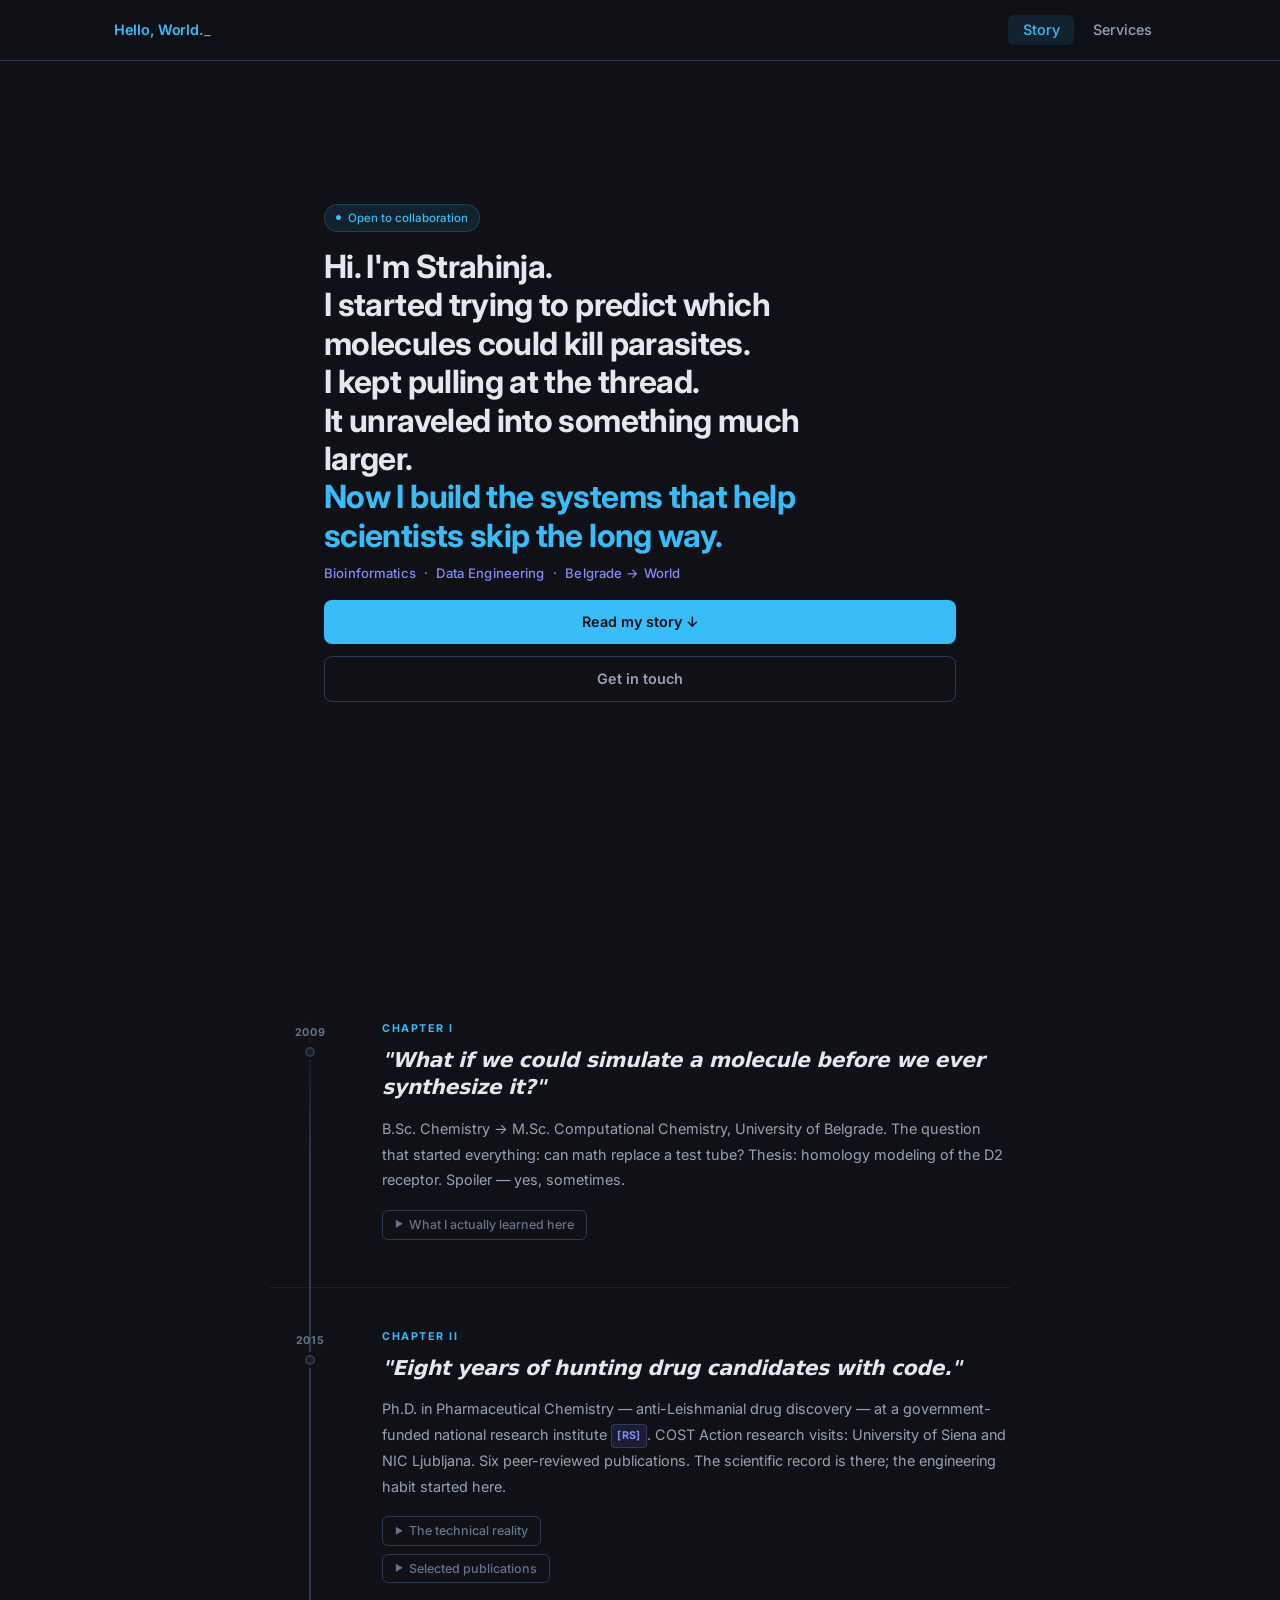
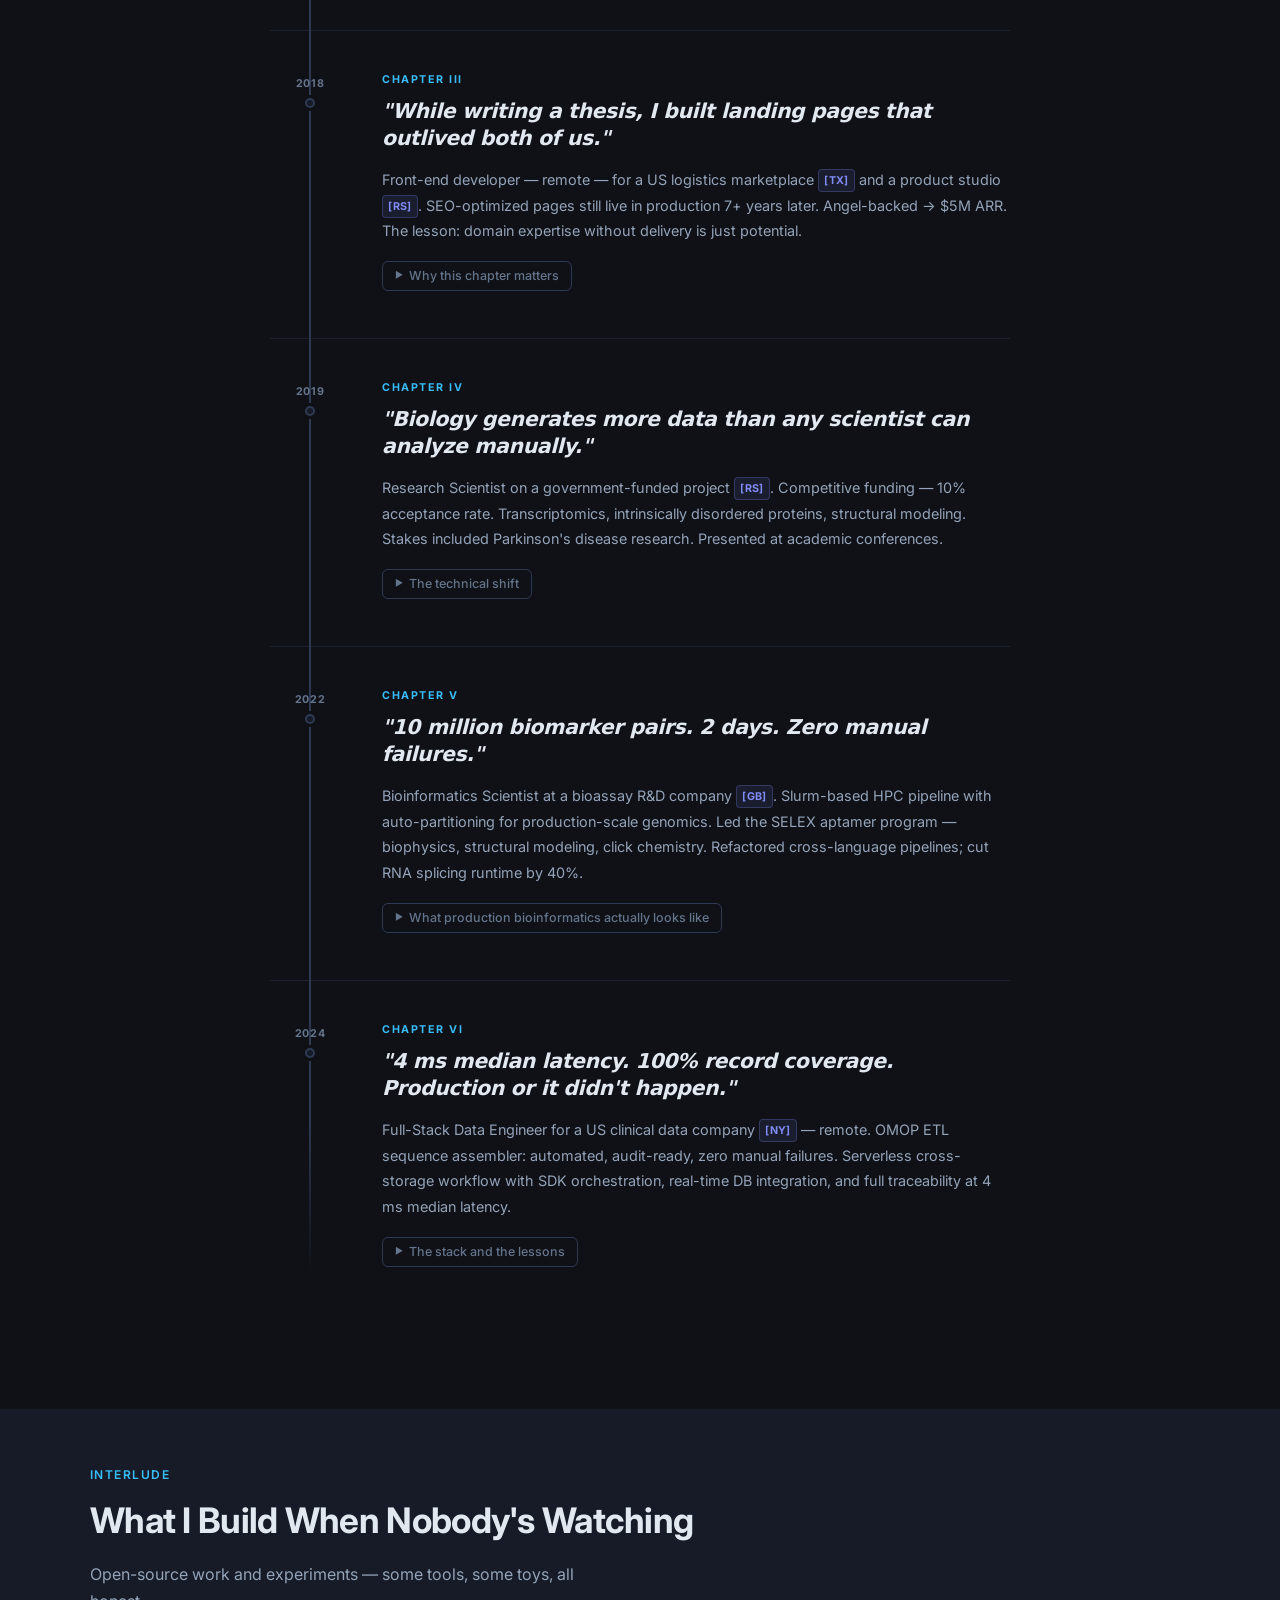
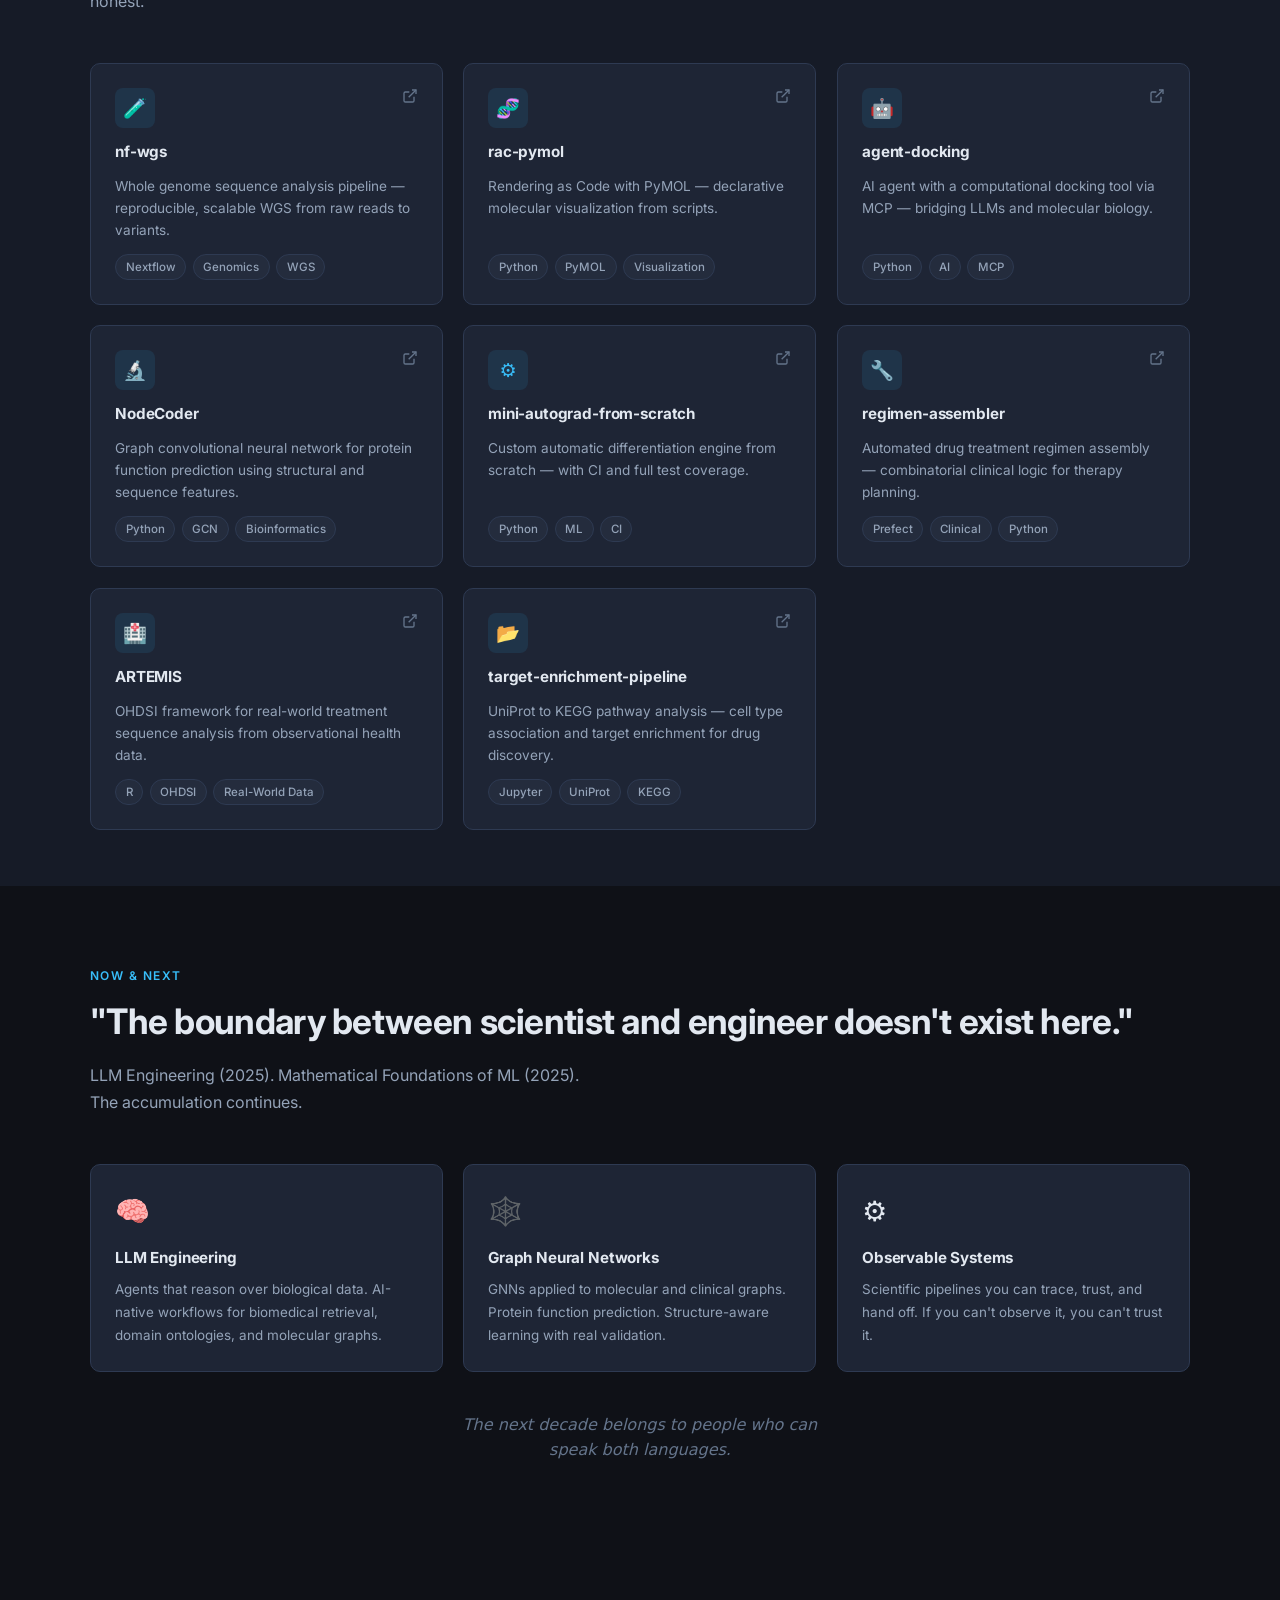
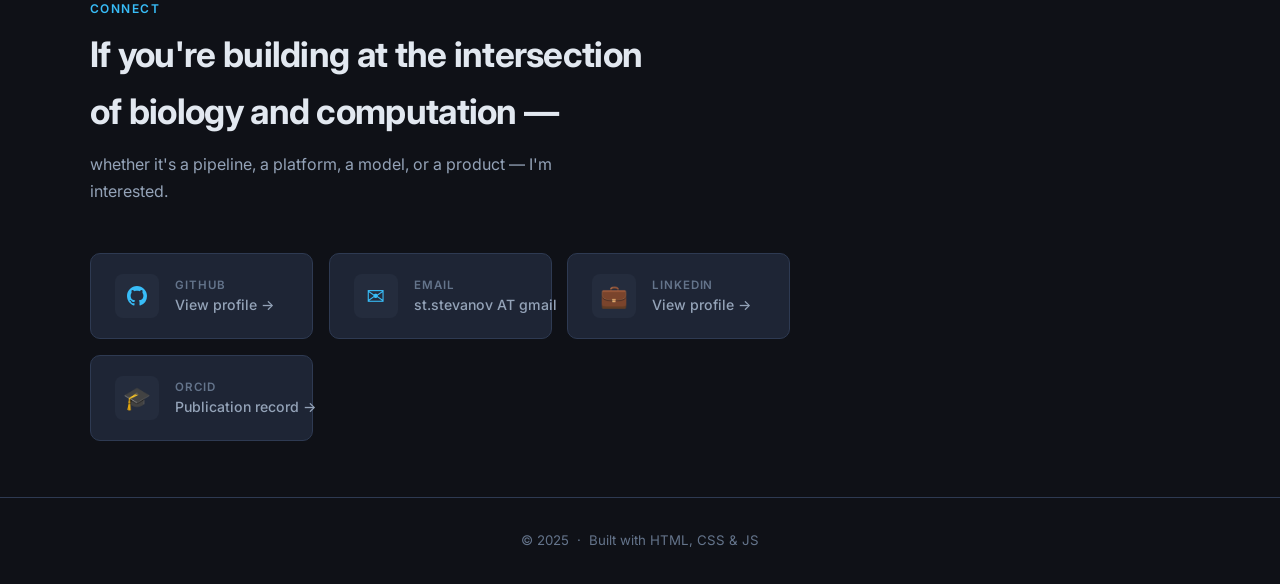
==== commit 3958b01e: "Rebuild landing page as story-driven narrative Co-authored-by: Copilot <223556219+Copilot@users.nore" ====
--- a/index.html
+++ b/index.html
@@ -3,19 +3,18 @@
 <head>
   <meta charset="UTF-8" />
   <meta name="viewport" content="width=device-width, initial-scale=1.0" />
-  <title>Portfolio</title>
+  <title>Strahinja Stevanović</title>
   <link rel="preconnect" href="https://fonts.googleapis.com" />
   <link rel="preconnect" href="https://fonts.gstatic.com" crossorigin />
   <link href="https://fonts.googleapis.com/css2?family=Inter:wght@400;500;600;700;800&display=swap" rel="stylesheet" />
   <link rel="stylesheet" href="style.css" />
 </head>
 <body>
-  <div class="parallax-bg" aria-hidden="true"></div>
   <nav>
     <div class="nav-inner">
-      <a href="index.html" class="nav-logo">Welcome! 👋</a>
+      <a href="index.html" class="nav-logo"><span id="navGreet">Hello, World.</span><span class="nav-cursor">_</span></a>
       <ul class="nav-links">
-        <li><a href="index.html" class="active">Home</a></li>
+        <li><a href="index.html" class="active">Story</a></li>
         <li><a href="services.html">Services</a></li>
       </ul>
     </div>
@@ -23,149 +22,315 @@
 
   <!-- Hero -->
   <section class="hero">
-    <div class="hero-inner">
+<div class="hero-inner">
       <div class="hero-badge">Open to collaboration</div>
-      <h1>decode.<br><span class="accent">deploy.</span></h1>
-      <p class="hero-title">Computational Scientist &nbsp;·&nbsp; Bioinformatician &nbsp;·&nbsp; ML Engineer</p>
-      <p class="hero-bio">
-        I build tools at the intersection of machine learning, structural biology, and data engineering —
-        from molecular simulations and protein function prediction to autograd engines and genomics pipelines.
-      </p>
+      <h1 class="hero-statement">
+        Hi. I'm Strahinja.<br>
+        I started trying to predict which molecules could kill parasites.<br>
+        I kept pulling at the thread.<br>
+        It unraveled into something much larger.<br>
+        <em>Now I build the systems that help scientists skip the long way.</em>
+      </h1>
+      <p class="hero-title">Bioinformatics &nbsp;&middot;&nbsp; Data Engineering &nbsp;&middot;&nbsp; Belgrade &rarr; World</p>
       <div class="hero-actions">
-        <a href="#projects" class="btn btn-primary">
-          <svg width="14" height="14" viewBox="0 0 24 24" fill="none" stroke="currentColor" stroke-width="2.5"><path d="M22 19a2 2 0 0 1-2 2H4a2 2 0 0 1-2-2V5a2 2 0 0 1 2-2h5l2 3h9a2 2 0 0 1 2 2z"/></svg>
-          View Projects
-        </a>
-        <a href="services.html" class="btn btn-outline">
-          <svg width="14" height="14" viewBox="0 0 24 24" fill="none" stroke="currentColor" stroke-width="2.5"><circle cx="12" cy="12" r="10"/><polyline points="12 8 16 12 12 16"/><line x1="8" y1="12" x2="16" y2="12"/></svg>
-          Explore Services
-        </a>
+        <a href="#story" class="btn btn-primary">Read my story &darr;</a>
+        <a href="#contact" class="btn btn-outline">Get in touch</a>
       </div>
     </div>
   </section>
 
-  <!-- Projects -->
-  <section class="projects" id="projects">
+  <!-- Story Timeline -->
+  <section class="story-section" id="story">
+    <div class="story-inner">
+      <div class="story-line" aria-hidden="true"></div>
+
+      <article class="chapter" data-chapter="1">
+        <div class="chapter-meta">
+          <span class="chapter-year">2009</span>
+          <div class="chapter-dot"></div>
+        </div>
+        <div class="chapter-content">
+          <p class="chapter-num">Chapter I</p>
+          <h2 class="chapter-headline">"What if we could simulate a molecule before we ever synthesize it?"</h2>
+          <p class="chapter-body">
+            B.Sc. Chemistry &rarr; M.Sc. Computational Chemistry, University of Belgrade.
+            The question that started everything: can math replace a test tube?
+            Thesis: homology modeling of the D2 receptor. Spoiler &mdash; yes, sometimes.
+          </p>
+          <button class="expand-btn" aria-expanded="false" data-panel="ch1a">
+            <span class="expand-arrow">&#9658;</span> What I actually learned here
+          </button>
+          <div class="expand-panel" id="ch1a">
+            <ul>
+              <li>Quantum mechanics on a laptop. Molecular mechanics. Force fields.</li>
+              <li>"In silico" is just a fancy phrase for data science with atoms.</li>
+              <li>The gap between a model and a result is almost always an engineering problem.</li>
+            </ul>
+          </div>
+        </div>
+      </article>
+
+      <article class="chapter" data-chapter="2">
+        <div class="chapter-meta">
+          <span class="chapter-year">2015</span>
+          <div class="chapter-dot"></div>
+        </div>
+        <div class="chapter-content">
+          <p class="chapter-num">Chapter II</p>
+          <h2 class="chapter-headline">"Eight years of hunting drug candidates with code."</h2>
+          <p class="chapter-body">
+            Ph.D. in Pharmaceutical Chemistry &mdash; anti-Leishmanial drug discovery &mdash; at a government-funded
+            national research institute <span class="meta-tag">[RS]</span>.
+            COST Action research visits: University of Siena and NIC Ljubljana.
+            Six peer-reviewed publications. The scientific record is there; the engineering habit started here.
+          </p>
+          <button class="expand-btn" aria-expanded="false" data-panel="ch2a">
+            <span class="expand-arrow">&#9658;</span> The technical reality
+          </button>
+          <div class="expand-panel" id="ch2a">
+            <ul>
+              <li>Cheminformatics pipelines: QSAR, virtual screening, docking, ADMET.</li>
+              <li>Structure-based drug design: enzyme modeling &rarr; hit identification &rarr; synthesis proposal.</li>
+              <li>Reproducibility is not a virtue &mdash; it's infrastructure.</li>
+              <li>First encounter with "scale": 100K ligand libraries don't fit in a spreadsheet.</li>
+            </ul>
+          </div>
+          <button class="expand-btn" aria-expanded="false" data-panel="ch2b">
+            <span class="expand-arrow">&#9658;</span> Selected publications
+          </button>
+          <div class="expand-panel" id="ch2b">
+            <ul class="pubs">
+              <li><em>Molecules</em> 2016 &mdash; Arginase Flavonoid Anti-Leishmanial In Silico Inhibitors</li>
+              <li><em>Molecules</em> 2018 &mdash; In Silico Discovery of anti-Leishmanial Quinalidine</li>
+              <li><em>Molecules</em> 2019 &mdash; Oxadiazoles &amp; Indolizines vs. Leishmania</li>
+              <li><em>Mol. Biochem. Parasitol.</em> 2021 &mdash; Nicotinic AChR Virtual Screening</li>
+              <li><em>IJMS</em> 2022 &mdash; LEA Proteins &amp; Desiccation Tolerance in <em>Ramonda serbica</em></li>
+              <li><em>IJMS</em> 2023 &mdash; CRISPR/Cas9 Disruption of <em>Arabidopsis thaliana</em> DSS1</li>
+            </ul>
+          </div>
+        </div>
+      </article>
+
+      <article class="chapter" data-chapter="3">
+        <div class="chapter-meta">
+          <span class="chapter-year">2018</span>
+          <div class="chapter-dot"></div>
+        </div>
+        <div class="chapter-content">
+          <p class="chapter-num">Chapter III</p>
+          <h2 class="chapter-headline">"While writing a thesis, I built landing pages that outlived both of us."</h2>
+          <p class="chapter-body">
+            Front-end developer &mdash; remote &mdash; for a US logistics marketplace <span class="meta-tag">[TX]</span>
+            and a product studio <span class="meta-tag">[RS]</span>.
+            SEO-optimized pages still live in production 7+ years later. Angel-backed &rarr; $5M ARR.
+            The lesson: domain expertise without delivery is just potential.
+          </p>
+          <button class="expand-btn" aria-expanded="false" data-panel="ch3a">
+            <span class="expand-arrow">&#9658;</span> Why this chapter matters
+          </button>
+          <div class="expand-panel" id="ch3a">
+            <ul>
+              <li>First taste of shipping real things to real users &mdash; not academic artifacts.</li>
+              <li>"It works on my machine" is not a deployment strategy.</li>
+              <li>Performance, conversion, and accessibility are engineering problems, not aesthetic ones.</li>
+            </ul>
+          </div>
+        </div>
+      </article>
+
+      <article class="chapter" data-chapter="4">
+        <div class="chapter-meta">
+          <span class="chapter-year">2019</span>
+          <div class="chapter-dot"></div>
+        </div>
+        <div class="chapter-content">
+          <p class="chapter-num">Chapter IV</p>
+          <h2 class="chapter-headline">"Biology generates more data than any scientist can analyze manually."</h2>
+          <p class="chapter-body">
+            Research Scientist on a government-funded project <span class="meta-tag">[RS]</span>.
+            Competitive funding &mdash; 10% acceptance rate. Transcriptomics, intrinsically disordered proteins,
+            structural modeling. Stakes included Parkinson's disease research. Presented at academic conferences.
+          </p>
+          <button class="expand-btn" aria-expanded="false" data-panel="ch4a">
+            <span class="expand-arrow">&#9658;</span> The technical shift
+          </button>
+          <div class="expand-panel" id="ch4a">
+            <ul>
+              <li>Genomics pipelines: from single-gene studies to whole-transcriptome analysis.</li>
+              <li>First real encounter with bioinformatics infrastructure &mdash; reproducible environments, workflow managers.</li>
+              <li><em>"When done right, biology is not the bottleneck. It's the pipeline."</em></li>
+            </ul>
+          </div>
+        </div>
+      </article>
+
+      <article class="chapter" data-chapter="5">
+        <div class="chapter-meta">
+          <span class="chapter-year">2022</span>
+          <div class="chapter-dot"></div>
+        </div>
+        <div class="chapter-content">
+          <p class="chapter-num">Chapter V</p>
+          <h2 class="chapter-headline">"10 million biomarker pairs. 2 days. Zero manual failures."</h2>
+          <p class="chapter-body">
+            Bioinformatics Scientist at a bioassay R&amp;D company <span class="meta-tag">[GB]</span>.
+            Slurm-based HPC pipeline with auto-partitioning for production-scale genomics.
+            Led the SELEX aptamer program &mdash; biophysics, structural modeling, click chemistry.
+            Refactored cross-language pipelines; cut RNA splicing runtime by 40%.
+          </p>
+          <button class="expand-btn" aria-expanded="false" data-panel="ch5a">
+            <span class="expand-arrow">&#9658;</span> What production bioinformatics actually looks like
+          </button>
+          <div class="expand-panel" id="ch5a">
+            <ul>
+              <li>Scheduling 10M+ jobs on a cluster is not a research problem &mdash; it's an ops problem.</li>
+              <li>CI coverage in bioinformatics is not optional. It's how you trust your results.</li>
+              <li>Structure-guided aptamer design: biophysics, code, and chemistry at the same table.</li>
+              <li>Cross-language pipelines (R + Python + Groovy + Bash) &mdash; clarity of interface beats purity of language.</li>
+            </ul>
+          </div>
+        </div>
+      </article>
+
+      <article class="chapter" data-chapter="6">
+        <div class="chapter-meta">
+          <span class="chapter-year">2024</span>
+          <div class="chapter-dot"></div>
+        </div>
+        <div class="chapter-content">
+          <p class="chapter-num">Chapter VI</p>
+          <h2 class="chapter-headline">"4 ms median latency. 100% record coverage. Production or it didn't happen."</h2>
+          <p class="chapter-body">
+            Full-Stack Data Engineer for a US clinical data company <span class="meta-tag">[NY]</span> &mdash; remote.
+            OMOP ETL sequence assembler: automated, audit-ready, zero manual failures.
+            Serverless cross-storage workflow with SDK orchestration, real-time DB integration,
+            and full traceability at 4 ms median latency.
+          </p>
+          <button class="expand-btn" aria-expanded="false" data-panel="ch6a">
+            <span class="expand-arrow">&#9658;</span> The stack and the lessons
+          </button>
+          <div class="expand-panel" id="ch6a">
+            <ul>
+              <li>OMOP CDM: the standard that makes clinical data comparable across institutions.</li>
+              <li>Regimen assembly: combinatorial logic + clinical constraints + auditability = genuinely hard.</li>
+              <li>"Large scale" means dependency-graph complexity, not just row count.</li>
+              <li>The build system is the product. If it can't be handed off, it isn't done.</li>
+            </ul>
+          </div>
+        </div>
+      </article>
+
+    </div>
+  </section>
+
+  <!-- Interlude -->
+  <section class="projects interlude" id="projects">
     <div class="section-inner">
-      <p class="section-label">Work</p>
-      <h2 class="section-title">Featured Projects</h2>
-      <p class="section-sub">A selection of open-source tools spanning computational biology, machine learning, and data pipelines.</p>
-
+      <p class="section-label">Interlude</p>
+      <h2 class="section-title">What I Build When Nobody's Watching</h2>
+      <p class="section-sub">Open-source work and experiments &mdash; some tools, some toys, all honest.</p>
       <div class="projects-grid">
 
         <a href="https://github.com/ststevanovic/nf-wgs" target="_blank" rel="noopener" class="project-card">
-          <div class="project-card-top">
-            <div class="project-icon">🧪</div>
+          <div class="project-card-top"><div class="project-icon">&#129514;</div>
             <svg class="project-link-icon" width="16" height="16" viewBox="0 0 24 24" fill="none" stroke="currentColor" stroke-width="2"><path d="M18 13v6a2 2 0 0 1-2 2H5a2 2 0 0 1-2-2V8a2 2 0 0 1 2-2h6"/><polyline points="15 3 21 3 21 9"/><line x1="10" y1="14" x2="21" y2="3"/></svg>
           </div>
           <div class="project-name">nf-wgs</div>
-          <div class="project-desc">Whole genome sequence analysis pipeline written in Nextflow — reproducible, scalable WGS from raw reads to variants.</div>
-          <div class="project-tags">
-            <span class="tag">Nextflow</span>
-            <span class="tag">Genomics</span>
-            <span class="tag">WGS</span>
-          </div>
+          <div class="project-desc">Whole genome sequence analysis pipeline &mdash; reproducible, scalable WGS from raw reads to variants.</div>
+          <div class="project-tags"><span class="tag">Nextflow</span><span class="tag">Genomics</span><span class="tag">WGS</span></div>
         </a>
 
         <a href="https://github.com/ststevanovic/rac-pymol" target="_blank" rel="noopener" class="project-card">
-          <div class="project-card-top">
-            <div class="project-icon">🧬</div>
+          <div class="project-card-top"><div class="project-icon">&#129516;</div>
             <svg class="project-link-icon" width="16" height="16" viewBox="0 0 24 24" fill="none" stroke="currentColor" stroke-width="2"><path d="M18 13v6a2 2 0 0 1-2 2H5a2 2 0 0 1-2-2V8a2 2 0 0 1 2-2h6"/><polyline points="15 3 21 3 21 9"/><line x1="10" y1="14" x2="21" y2="3"/></svg>
           </div>
           <div class="project-name">rac-pymol</div>
-          <div class="project-desc">Minimal Python toolkit for Rendering as Code using PyMOL — declarative molecular visualization from scripts.</div>
-          <div class="project-tags">
-            <span class="tag">Python</span>
-            <span class="tag">PyMOL</span>
-            <span class="tag">Visualization</span>
-          </div>
-        </a>
-
-        <a href="https://github.com/ststevanovic/target-enrichment-data-pipeline" target="_blank" rel="noopener" class="project-card">
-          <div class="project-card-top">
-            <div class="project-icon">🗂️</div>
-            <svg class="project-link-icon" width="16" height="16" viewBox="0 0 24 24" fill="none" stroke="currentColor" stroke-width="2"><path d="M18 13v6a2 2 0 0 1-2 2H5a2 2 0 0 1-2-2V8a2 2 0 0 1 2-2h6"/><polyline points="15 3 21 3 21 9"/><line x1="10" y1="14" x2="21" y2="3"/></svg>
-          </div>
-          <div class="project-name">target-enrichment-data-pipeline</div>
-          <div class="project-desc">UniProt to KEGG pathway analysis — cell type association and target enrichment for drug discovery workflows.</div>
-          <div class="project-tags">
-            <span class="tag">Jupyter</span>
-            <span class="tag">UniProt</span>
-            <span class="tag">KEGG</span>
-          </div>
-        </a>
-
-        <a href="https://github.com/ststevanovic/regimen-assembler" target="_blank" rel="noopener" class="project-card">
-          <div class="project-card-top">
-            <div class="project-icon">🔧</div>
-            <svg class="project-link-icon" width="16" height="16" viewBox="0 0 24 24" fill="none" stroke="currentColor" stroke-width="2"><path d="M18 13v6a2 2 0 0 1-2 2H5a2 2 0 0 1-2-2V8a2 2 0 0 1 2-2h6"/><polyline points="15 3 21 3 21 9"/><line x1="10" y1="14" x2="21" y2="3"/></svg>
-          </div>
-          <div class="project-name">regimen-assembler</div>
-          <div class="project-desc">Automated assembly of drug treatment regimens — combining clinical constraints and pharmacological rules for personalized therapy planning.</div>
-          <div class="project-tags">
-            <span class="tag">Prefect</span>
-            <span class="tag">Implementation</span>
-            <span class="tag">Clinical</span>
-          </div>
-        </a>
-
-        <a href="https://github.com/OHDSI/ARTEMIS" target="_blank" rel="noopener" class="project-card">
-          <div class="project-card-top">
-            <div class="project-icon">🏥</div>
-            <svg class="project-link-icon" width="16" height="16" viewBox="0 0 24 24" fill="none" stroke="currentColor" stroke-width="2"><path d="M18 13v6a2 2 0 0 1-2 2H5a2 2 0 0 1-2-2V8a2 2 0 0 1 2-2h6"/><polyline points="15 3 21 3 21 9"/><line x1="10" y1="14" x2="21" y2="3"/></svg>
-          </div>
-          <div class="project-name">ARTEMIS</div>
-          <div class="project-desc">OHDSI framework for automated real-world treatment sequence analysis — mapping and mining medication regimens from observational health data.</div>
-          <div class="project-tags">
-            <span class="tag">R</span>
-            <span class="tag">OHDSI</span>
-            <span class="tag">Real-World Data</span>
-          </div>
+          <div class="project-desc">Rendering as Code with PyMOL &mdash; declarative molecular visualization from scripts.</div>
+          <div class="project-tags"><span class="tag">Python</span><span class="tag">PyMOL</span><span class="tag">Visualization</span></div>
         </a>
 
         <a href="https://github.com/ststevanovic/agent-docking" target="_blank" rel="noopener" class="project-card">
-          <div class="project-card-top">
-            <div class="project-icon">🤖</div>
+          <div class="project-card-top"><div class="project-icon">&#129302;</div>
             <svg class="project-link-icon" width="16" height="16" viewBox="0 0 24 24" fill="none" stroke="currentColor" stroke-width="2"><path d="M18 13v6a2 2 0 0 1-2 2H5a2 2 0 0 1-2-2V8a2 2 0 0 1 2-2h6"/><polyline points="15 3 21 3 21 9"/><line x1="10" y1="14" x2="21" y2="3"/></svg>
           </div>
           <div class="project-name">agent-docking</div>
-          <div class="project-desc">Small AI agent with a computational docking tool exposed via MCP — bridging LLMs and molecular biology.</div>
-          <div class="project-tags">
-            <span class="tag">Python</span>
-            <span class="tag">AI</span>
-            <span class="tag">MCP</span>
-          </div>
-        </a>
-
-        <a href="https://github.com/ststevanovic/mini-autograd-from-scrach" target="_blank" rel="noopener" class="project-card">
-          <div class="project-card-top">
-            <div class="project-icon">⚙️</div>
-            <svg class="project-link-icon" width="16" height="16" viewBox="0 0 24 24" fill="none" stroke="currentColor" stroke-width="2"><path d="M18 13v6a2 2 0 0 1-2 2H5a2 2 0 0 1-2-2V8a2 2 0 0 1 2-2h6"/><polyline points="15 3 21 3 21 9"/><line x1="10" y1="14" x2="21" y2="3"/></svg>
-          </div>
-          <div class="project-name">mini-autograd-from-scratch</div>
-          <div class="project-desc">Custom automatic differentiation engine implemented from scratch, with continuous integration and full test coverage.</div>
-          <div class="project-tags">
-            <span class="tag">Python</span>
-            <span class="tag">ML</span>
-            <span class="tag">CI</span>
-          </div>
+          <div class="project-desc">AI agent with a computational docking tool via MCP &mdash; bridging LLMs and molecular biology.</div>
+          <div class="project-tags"><span class="tag">Python</span><span class="tag">AI</span><span class="tag">MCP</span></div>
         </a>
 
         <a href="https://github.com/ststevanovic/NodeCoder" target="_blank" rel="noopener" class="project-card">
-          <div class="project-card-top">
-            <div class="project-icon">🔬</div>
+          <div class="project-card-top"><div class="project-icon">&#128300;</div>
             <svg class="project-link-icon" width="16" height="16" viewBox="0 0 24 24" fill="none" stroke="currentColor" stroke-width="2"><path d="M18 13v6a2 2 0 0 1-2 2H5a2 2 0 0 1-2-2V8a2 2 0 0 1 2-2h6"/><polyline points="15 3 21 3 21 9"/><line x1="10" y1="14" x2="21" y2="3"/></svg>
           </div>
           <div class="project-name">NodeCoder</div>
           <div class="project-desc">Graph convolutional neural network for protein function prediction using structural and sequence features.</div>
-          <div class="project-tags">
-            <span class="tag">Python</span>
-            <span class="tag">GCN</span>
-            <span class="tag">Bioinformatics</span>
-          </div>
+          <div class="project-tags"><span class="tag">Python</span><span class="tag">GCN</span><span class="tag">Bioinformatics</span></div>
+        </a>
+
+        <a href="https://github.com/ststevanovic/mini-autograd-from-scrach" target="_blank" rel="noopener" class="project-card">
+          <div class="project-card-top"><div class="project-icon">&#9881;&#65039;</div>
+            <svg class="project-link-icon" width="16" height="16" viewBox="0 0 24 24" fill="none" stroke="currentColor" stroke-width="2"><path d="M18 13v6a2 2 0 0 1-2 2H5a2 2 0 0 1-2-2V8a2 2 0 0 1 2-2h6"/><polyline points="15 3 21 3 21 9"/><line x1="10" y1="14" x2="21" y2="3"/></svg>
+          </div>
+          <div class="project-name">mini-autograd-from-scratch</div>
+          <div class="project-desc">Custom automatic differentiation engine from scratch &mdash; with CI and full test coverage.</div>
+          <div class="project-tags"><span class="tag">Python</span><span class="tag">ML</span><span class="tag">CI</span></div>
+        </a>
+
+        <a href="https://github.com/ststevanovic/regimen-assembler" target="_blank" rel="noopener" class="project-card">
+          <div class="project-card-top"><div class="project-icon">&#128295;</div>
+            <svg class="project-link-icon" width="16" height="16" viewBox="0 0 24 24" fill="none" stroke="currentColor" stroke-width="2"><path d="M18 13v6a2 2 0 0 1-2 2H5a2 2 0 0 1-2-2V8a2 2 0 0 1 2-2h6"/><polyline points="15 3 21 3 21 9"/><line x1="10" y1="14" x2="21" y2="3"/></svg>
+          </div>
+          <div class="project-name">regimen-assembler</div>
+          <div class="project-desc">Automated drug treatment regimen assembly &mdash; combinatorial clinical logic for therapy planning.</div>
+          <div class="project-tags"><span class="tag">Prefect</span><span class="tag">Clinical</span><span class="tag">Python</span></div>
+        </a>
+
+        <a href="https://github.com/OHDSI/ARTEMIS" target="_blank" rel="noopener" class="project-card">
+          <div class="project-card-top"><div class="project-icon">&#127973;</div>
+            <svg class="project-link-icon" width="16" height="16" viewBox="0 0 24 24" fill="none" stroke="currentColor" stroke-width="2"><path d="M18 13v6a2 2 0 0 1-2 2H5a2 2 0 0 1-2-2V8a2 2 0 0 1 2-2h6"/><polyline points="15 3 21 3 21 9"/><line x1="10" y1="14" x2="21" y2="3"/></svg>
+          </div>
+          <div class="project-name">ARTEMIS</div>
+          <div class="project-desc">OHDSI framework for real-world treatment sequence analysis from observational health data.</div>
+          <div class="project-tags"><span class="tag">R</span><span class="tag">OHDSI</span><span class="tag">Real-World Data</span></div>
+        </a>
+
+        <a href="https://github.com/ststevanovic/target-enrichment-data-pipeline" target="_blank" rel="noopener" class="project-card">
+          <div class="project-card-top"><div class="project-icon">&#128194;</div>
+            <svg class="project-link-icon" width="16" height="16" viewBox="0 0 24 24" fill="none" stroke="currentColor" stroke-width="2"><path d="M18 13v6a2 2 0 0 1-2 2H5a2 2 0 0 1-2-2V8a2 2 0 0 1 2-2h6"/><polyline points="15 3 21 3 21 9"/><line x1="10" y1="14" x2="21" y2="3"/></svg>
+          </div>
+          <div class="project-name">target-enrichment-pipeline</div>
+          <div class="project-desc">UniProt to KEGG pathway analysis &mdash; cell type association and target enrichment for drug discovery.</div>
+          <div class="project-tags"><span class="tag">Jupyter</span><span class="tag">UniProt</span><span class="tag">KEGG</span></div>
         </a>
 
       </div>
+    </div>
+  </section>
+
+  <!-- Convergence -->
+  <section class="convergence-section" id="now">
+    <div class="section-inner">
+      <p class="section-label">Now &amp; Next</p>
+      <h2 class="section-title">"The boundary between scientist and engineer doesn't exist here."</h2>
+      <p class="section-sub">LLM Engineering (2025). Mathematical Foundations of ML (2025). The accumulation continues.</p>
+      <div class="convergence-grid">
+        <div class="conv-card">
+          <div class="conv-icon">&#129504;</div>
+          <h3>LLM Engineering</h3>
+          <p>Agents that reason over biological data. AI-native workflows for biomedical retrieval, domain ontologies, and molecular graphs.</p>
+        </div>
+        <div class="conv-card">
+          <div class="conv-icon">&#128376;&#65039;</div>
+          <h3>Graph Neural Networks</h3>
+          <p>GNNs applied to molecular and clinical graphs. Protein function prediction. Structure-aware learning with real validation.</p>
+        </div>
+        <div class="conv-card">
+          <div class="conv-icon">&#9881;&#65039;</div>
+          <h3>Observable Systems</h3>
+          <p>Scientific pipelines you can trace, trust, and hand off. If you can't observe it, you can't trust it.</p>
+        </div>
+      </div>
+      <p class="convergence-closing">The next decade belongs to people who can speak both languages.</p>
     </div>
   </section>
 
@@ -173,42 +338,35 @@
   <section class="contact" id="contact">
     <div class="section-inner">
       <p class="section-label">Connect</p>
-      <h2 class="section-title">Get in Touch</h2>
-      <p class="section-sub">Interested in collaboration, research, or just want to say hello?</p>
-
+      <h2 class="section-title">If you're building at the intersection<br>of biology and computation &mdash;</h2>
+      <p class="section-sub">whether it's a pipeline, a platform, a model, or a product &mdash; I'm interested.</p>
       <div class="contact-grid">
         <a href="https://github.com/ststevanovic" target="_blank" rel="noopener" class="contact-card">
           <div class="contact-card-icon">
             <svg width="20" height="20" viewBox="0 0 24 24" fill="currentColor"><path d="M12 0C5.37 0 0 5.37 0 12c0 5.31 3.435 9.795 8.205 11.385.6.105.825-.255.825-.57 0-.285-.015-1.23-.015-2.235-3.015.555-3.795-.735-4.035-1.41-.135-.345-.72-1.41-1.23-1.695-.42-.225-1.02-.78-.015-.795.945-.015 1.62.87 1.845 1.23 1.08 1.815 2.805 1.305 3.495.99.105-.78.42-1.305.765-1.605-2.67-.3-5.46-1.335-5.46-5.925 0-1.305.465-2.385 1.23-3.225-.12-.3-.54-1.53.12-3.18 0 0 1.005-.315 3.3 1.23.96-.27 1.98-.405 3-.405s2.04.135 3 .405c2.295-1.56 3.3-1.23 3.3-1.23.66 1.65.24 2.88.12 3.18.765.84 1.23 1.905 1.23 3.225 0 4.605-2.805 5.625-5.475 5.925.435.375.81 1.095.81 2.22 0 1.605-.015 2.895-.015 3.3 0 .315.225.69.825.57A12.02 12.02 0 0 0 24 12c0-6.63-5.37-12-12-12z"/></svg>
           </div>
-          <div>
-            <div class="contact-card-label">GitHub</div>
-            <div class="contact-card-value">View profile →</div>
-          </div>
-        </a>
-
+          <div><div class="contact-card-label">GitHub</div><div class="contact-card-value">View profile &rarr;</div></div>
+        </a>
         <a href="mailto:st.stevanov@gmail.com" class="contact-card">
-          <div class="contact-card-icon">✉️</div>
-          <div>
-            <div class="contact-card-label">Email</div>
-            <div class="contact-card-value">st.stevanov AT gmail</div>
-          </div>
-        </a>
-
+          <div class="contact-card-icon">&#x2709;&#xFE0F;</div>
+          <div><div class="contact-card-label">Email</div><div class="contact-card-value">st.stevanov AT gmail</div></div>
+        </a>
         <a href="https://linkedin.com/in/strahinjastevanovic" target="_blank" rel="noopener" class="contact-card">
-          <div class="contact-card-icon">💼</div>
-          <div>
-            <div class="contact-card-label">LinkedIn</div>
-            <div class="contact-card-value">View profile →</div>
-          </div>
+          <div class="contact-card-icon">&#128188;</div>
+          <div><div class="contact-card-label">LinkedIn</div><div class="contact-card-value">View profile &rarr;</div></div>
+        </a>
+        <a href="https://orcid.org/0000-0002-9173-985X" target="_blank" rel="noopener" class="contact-card">
+          <div class="contact-card-icon">&#127891;</div>
+          <div><div class="contact-card-label">ORCID</div><div class="contact-card-value">Publication record &rarr;</div></div>
         </a>
       </div>
     </div>
   </section>
 
   <footer>
-    <p>© 2025 &nbsp;·&nbsp; Built with HTML, CSS &amp; JS</p>
+    <p>&copy; 2025 &nbsp;&middot;&nbsp; Built with HTML, CSS &amp; JS</p>
   </footer>
 
+  <script src="main.js"></script>
 </body>
-</html>
+</html>
--- a/style.css
+++ b/style.css
@@ -87,9 +87,11 @@
 
 /* ===== Hero ===== */
 .hero {
-  min-height: 100vh;
-  display: flex;
-  align-items: center;
+  height: 100vh;
+  max-height: 100vh;
+  display: flex;
+  align-items: center;
+  justify-content: center;
   padding-top: 60px;
   position: relative;
   overflow: hidden;
@@ -103,29 +105,31 @@
 }
 
 .hero-inner {
-  max-width: 1100px;
+  width: 100%;
+  max-width: 680px;
   margin: 0 auto;
-  padding: 4rem 1.5rem;
+  padding: 1.5rem;
   position: relative;
+  z-index: 1;
 }
 
 .hero-badge {
   display: inline-flex;
   align-items: center;
   gap: 0.4rem;
-  padding: 0.35rem 0.8rem;
+  padding: 0.25rem 0.7rem;
   background: rgba(56, 189, 248, 0.1);
   border: 1px solid rgba(56, 189, 248, 0.2);
   border-radius: 100px;
-  font-size: 0.78rem;
+  font-size: 0.72rem;
   color: var(--accent);
   font-weight: 500;
-  margin-bottom: 1.5rem;
+  margin-bottom: 1rem;
 }
 
 .hero-badge::before {
   content: '';
-  width: 6px; height: 6px;
+  width: 5px; height: 5px;
   background: var(--accent);
   border-radius: 50%;
   animation: pulse 2s infinite;
@@ -137,30 +141,30 @@
 }
 
 .hero h1 {
-  font-size: clamp(2.2rem, 5vw, 3.8rem);
-  font-weight: 800;
-  letter-spacing: -0.03em;
-  line-height: 1.1;
-  margin-bottom: 0.75rem;
+  font-size: clamp(1.4rem, 3vw, 2rem);
+  font-weight: 700;
+  letter-spacing: -0.02em;
+  line-height: 1.2;
+  margin-bottom: 0.5rem;
   color: var(--text);
 }
 
 .hero h1 .accent { color: var(--accent); }
 
 .hero-title {
-  font-size: clamp(0.95rem, 2vw, 1.1rem);
+  font-size: 0.82rem;
   color: var(--accent2);
   font-weight: 500;
+  margin-bottom: 1rem;
+  letter-spacing: 0.01em;
+}
+
+.hero-bio {
+  font-size: 0.9rem;
+  color: var(--text2);
+  max-width: 560px;
   margin-bottom: 1.2rem;
-  letter-spacing: 0.01em;
-}
-
-.hero-bio {
-  font-size: 1.05rem;
-  color: var(--text2);
-  max-width: 560px;
-  margin-bottom: 2rem;
-  line-height: 1.7;
+  line-height: 1.6;
 }
 
 .hero-actions {
@@ -650,3 +654,382 @@
   .slide { padding: 1.5rem 1rem; }
   .slide-controls { bottom: 1.25rem; }
 }
+
+
+/* ===== 3-D Canvas Background ===== */
+/* canvas removed — using CSS blob parallax instead */
+
+/* Parallax blobs inside .hero */
+.hero-blob-1,
+.hero-blob-2,
+.hero-blob-3 {
+  position: absolute;
+  border-radius: 50%;
+  pointer-events: none;
+  will-change: transform;
+  filter: blur(80px);
+}
+.hero-blob-1 {
+  width: 600px; height: 600px;
+  top: -120px; left: -180px;
+  background: radial-gradient(circle, rgba(56,189,248,0.18) 0%, transparent 70%);
+}
+.hero-blob-2 {
+  width: 500px; height: 500px;
+  top: 60px; right: -140px;
+  background: radial-gradient(circle, rgba(129,140,248,0.16) 0%, transparent 70%);
+}
+.hero-blob-3 {
+  width: 350px; height: 350px;
+  bottom: -60px; left: 40%;
+  background: radial-gradient(circle, rgba(56,189,248,0.10) 0%, transparent 70%);
+}
+
+/* All content sits above blobs */
+section, footer { position: relative; z-index: 1; }
+
+/* ===== Hero Quote ===== */
+.hero-quote {
+  font-size: clamp(1.05rem, 2vw, 1.3rem);
+  font-weight: 400;
+  font-style: normal;
+  color: var(--text2);
+  line-height: 2.1;
+  max-width: 600px;
+  margin-bottom: 1.5rem;
+  padding: 0;
+  border: none;
+}
+.hero-quote span { display: block; }
+.hero-quote-em {
+  color: var(--accent);
+  font-weight: 600;
+}
+
+/* ===== Story Section ===== */
+.story-section { padding: 5rem 1.5rem 6rem; }
+.story-inner {
+  max-width: 740px;
+  margin: 0 auto;
+  position: relative;
+}
+.story-line {
+  position: absolute;
+  left: 39px;
+  top: 40px;
+  bottom: 40px;
+  width: 2px;
+  background: linear-gradient(to bottom, transparent, var(--border) 8%, var(--border) 92%, transparent);
+  pointer-events: none;
+}
+
+/* ===== Chapter ===== */
+.chapter {
+  display: flex;
+  opacity: 0;
+  transform: perspective(700px) translateZ(-60px) translateY(24px);
+  transition: opacity 0.7s ease, transform 0.7s ease;
+}
+.chapter.visible {
+  opacity: 1;
+  transform: perspective(700px) translateZ(0) translateY(0);
+}
+.chapter + .chapter { border-top: 1px solid rgba(46,58,82,0.4); }
+
+.chapter-meta {
+  width: 80px;
+  flex-shrink: 0;
+  display: flex;
+  flex-direction: column;
+  align-items: center;
+  padding-top: 2.75rem;
+  gap: 6px;
+}
+.chapter-year {
+  font-size: 0.67rem;
+  font-weight: 700;
+  color: var(--text3);
+  letter-spacing: 0.06em;
+  transition: color 0.3s;
+  white-space: nowrap;
+}
+.chapter-dot {
+  width: 10px;
+  height: 10px;
+  border-radius: 50%;
+  background: var(--bg2);
+  border: 2px solid var(--border);
+  box-shadow: 0 0 0 3px var(--bg);
+  transition: all 0.35s ease;
+  position: relative;
+  z-index: 1;
+  flex-shrink: 0;
+}
+.chapter.active .chapter-dot {
+  background: var(--accent);
+  border-color: var(--accent);
+  box-shadow: 0 0 0 3px var(--bg), 0 0 16px rgba(56,189,248,0.5);
+}
+.chapter.active .chapter-year { color: var(--accent); }
+
+.chapter-content {
+  flex: 1;
+  padding: 2.5rem 0 2.5rem 2rem;
+  min-width: 0;
+}
+.chapter-num {
+  font-size: 0.67rem;
+  font-weight: 700;
+  text-transform: uppercase;
+  letter-spacing: 0.14em;
+  color: var(--accent);
+  margin-bottom: 0.6rem;
+}
+.chapter-headline {
+  font-size: clamp(1.05rem, 2vw, 1.28rem);
+  font-weight: 700;
+  color: var(--text);
+  letter-spacing: -0.02em;
+  line-height: 1.35;
+  margin-bottom: 0.85rem;
+  font-style: italic;
+}
+.chapter-body {
+  font-size: 0.9rem;
+  color: var(--text2);
+  line-height: 1.8;
+  margin-bottom: 1rem;
+}
+
+/* ===== Meta tag ===== */
+.meta-tag {
+  display: inline-block;
+  font-size: 0.67rem;
+  font-weight: 700;
+  color: var(--accent2);
+  background: rgba(129,140,248,0.1);
+  border: 1px solid rgba(129,140,248,0.25);
+  border-radius: 4px;
+  padding: 0.06rem 0.32rem;
+  letter-spacing: 0.04em;
+  vertical-align: middle;
+  font-style: normal;
+  cursor: default;
+}
+
+/* ===== Expand Accordion ===== */
+.expand-btn {
+  display: inline-flex;
+  align-items: center;
+  gap: 0.42rem;
+  background: transparent;
+  border: 1px solid var(--border);
+  border-radius: 6px;
+  color: var(--text3);
+  font-size: 0.78rem;
+  font-weight: 500;
+  padding: 0.32rem 0.72rem;
+  cursor: pointer;
+  transition: all var(--transition);
+  margin: 0 0.4rem 0.45rem 0;
+  font-family: var(--font);
+  line-height: 1.4;
+}
+.expand-btn:hover {
+  border-color: var(--accent);
+  color: var(--accent);
+  background: rgba(56,189,248,0.04);
+}
+.expand-btn[aria-expanded="true"] {
+  border-color: var(--accent);
+  color: var(--accent);
+  background: rgba(56,189,248,0.06);
+}
+.expand-arrow {
+  font-size: 0.55rem;
+  transition: transform 0.25s ease;
+  display: inline-block;
+  line-height: 1;
+}
+.expand-btn[aria-expanded="true"] .expand-arrow { transform: rotate(90deg); }
+
+.expand-panel {
+  overflow: hidden;
+  max-height: 0;
+  opacity: 0;
+  transition: max-height 0.4s ease, opacity 0.3s ease;
+}
+.expand-panel.open { opacity: 1; margin-bottom: 0.5rem; }
+.expand-panel ul {
+  list-style: none;
+  padding: 0.65rem 0 0.5rem 1rem;
+  margin: 0 0 0.5rem 0;
+  border-left: 2px solid var(--border);
+  display: flex;
+  flex-direction: column;
+  gap: 0.45rem;
+}
+.expand-panel li {
+  font-size: 0.85rem;
+  color: var(--text2);
+  line-height: 1.7;
+}
+.expand-panel ul.pubs li { font-size: 0.81rem; color: var(--text3); }
+.expand-panel ul.pubs em { color: var(--accent2); }
+
+/* ===== Interlude ===== */
+.interlude { background: var(--bg2); }
+
+/* 3-D card tilt — enable preserve-3d */
+.project-card, .conv-card {
+  transform-style: preserve-3d;
+  will-change: transform;
+  transition: transform 0.25s ease, border-color var(--transition), box-shadow var(--transition);
+}
+
+/* ===== Convergence ===== */
+.convergence-section {
+  padding: 5rem 1.5rem;
+  background: var(--bg);
+}
+.convergence-grid {
+  display: grid;
+  grid-template-columns: repeat(auto-fit, minmax(210px, 1fr));
+  gap: 1.25rem;
+  margin: 2.5rem 0;
+}
+.conv-card {
+  background: var(--bg3);
+  border: 1px solid var(--border);
+  border-radius: var(--radius);
+  padding: 1.5rem;
+}
+.conv-card:hover {
+  border-color: var(--accent2);
+  box-shadow: 0 8px 32px rgba(0,0,0,0.3);
+}
+.conv-icon { font-size: 1.75rem; margin-bottom: 0.75rem; }
+.conv-card h3 {
+  font-size: 0.95rem;
+  font-weight: 700;
+  color: var(--text);
+  margin-bottom: 0.5rem;
+  letter-spacing: -0.01em;
+}
+.conv-card p { font-size: 0.84rem; color: var(--text2); line-height: 1.7; }
+.convergence-closing {
+  font-size: 1rem;
+  color: var(--text3);
+  font-style: italic;
+  text-align: center;
+  max-width: 380px;
+  margin: 0 auto;
+}
+
+/* ===== Story responsive ===== */
+@media (max-width: 580px) {
+  .story-line { left: 28px; }
+  .chapter-meta { width: 58px; }
+  .chapter-year { font-size: 0.6rem; }
+  .chapter-content { padding: 2rem 0 2rem 1.25rem; }
+  .chapter-headline { font-size: 0.98rem; }
+  .hero-quote { font-size: 0.98rem; line-height: 1.9; }
+}
+
+/* =================================================================
+   Z-AXIS SCROLL — whole page. Every section comes from depth on scroll.
+   CSS scroll-driven animations (Chrome 115+). No perspective on html/body.
+   ================================================================= */
+
+@supports (animation-timeline: view()) {
+  .story-section,
+  .interlude,
+  .convergence-section,
+  .contact {
+    animation: zSectionIn linear both;
+    animation-timeline: view();
+    animation-range: entry 0% entry 38%;
+  }
+
+  .chapter {
+    opacity: 1;
+    transform: none;
+    transition: none;
+    animation: zChapterIn linear both;
+    animation-timeline: view();
+    animation-range: entry 0% entry 55%;
+  }
+  .chapter.visible { transform: none; opacity: 1; }
+
+  .conv-card,
+  .project-card,
+  .contact-card {
+    animation: zCardIn linear both;
+    animation-timeline: view();
+    animation-range: entry 0% entry 60%;
+  }
+}
+
+@keyframes zSectionIn {
+  from { opacity: 0;   transform: perspective(1200px) translateZ(-280px) scale(0.9); }
+  to   { opacity: 1;   transform: perspective(1200px) translateZ(0)       scale(1);  }
+}
+
+@keyframes zChapterIn {
+  from { opacity: 0;   transform: perspective(900px) translateZ(-200px) scale(0.85); }
+  to   { opacity: 1;   transform: perspective(900px) translateZ(0)      scale(1);    }
+}
+
+@keyframes zCardIn {
+  from { opacity: 0;   transform: perspective(700px) translateZ(-150px) scale(0.87); }
+  to   { opacity: 1;   transform: perspective(700px) translateZ(0)      scale(1);    }
+}
+
+/* ===== Nav greeting + blinking cursor ===== */
+.nav-cursor {
+  display: inline-block;
+  color: var(--accent);
+  font-weight: 400;
+  margin-left: 1px;
+  animation: blink 1.1s step-end infinite;
+}
+@keyframes blink { 0%,100% { opacity: 1; } 50% { opacity: 0; } }
+
+#navGreet { font-weight: 600; letter-spacing: -0.02em; }
+
+/* ===== Hero typewriter intro ===== */
+.hero-intro {
+  font-size: clamp(1.1rem, 2.2vw, 1.5rem);
+  font-weight: 500;
+  color: var(--text);
+  margin-bottom: 1.6rem;
+  line-height: 1.5;
+}
+.hero-typewriter {
+  color: var(--accent);
+  font-weight: 700;
+  white-space: nowrap;
+}
+.type-cursor {
+  display: inline-block;
+  color: var(--accent);
+  animation: blink 0.85s step-end infinite;
+  margin-left: 1px;
+  font-weight: 300;
+}
+
+/* ===== Hero statement (replaces hero-quote) ===== */
+.hero-statement {
+  font-size: 0.95rem;
+  font-weight: 400;
+  color: var(--text2);
+  line-height: 1.9;
+  letter-spacing: 0;
+  margin-bottom: 1rem;
+  max-width: 560px;
+}
+.hero-statement em {
+  font-style: normal;
+  color: var(--accent);
+  font-weight: 700;
+}
